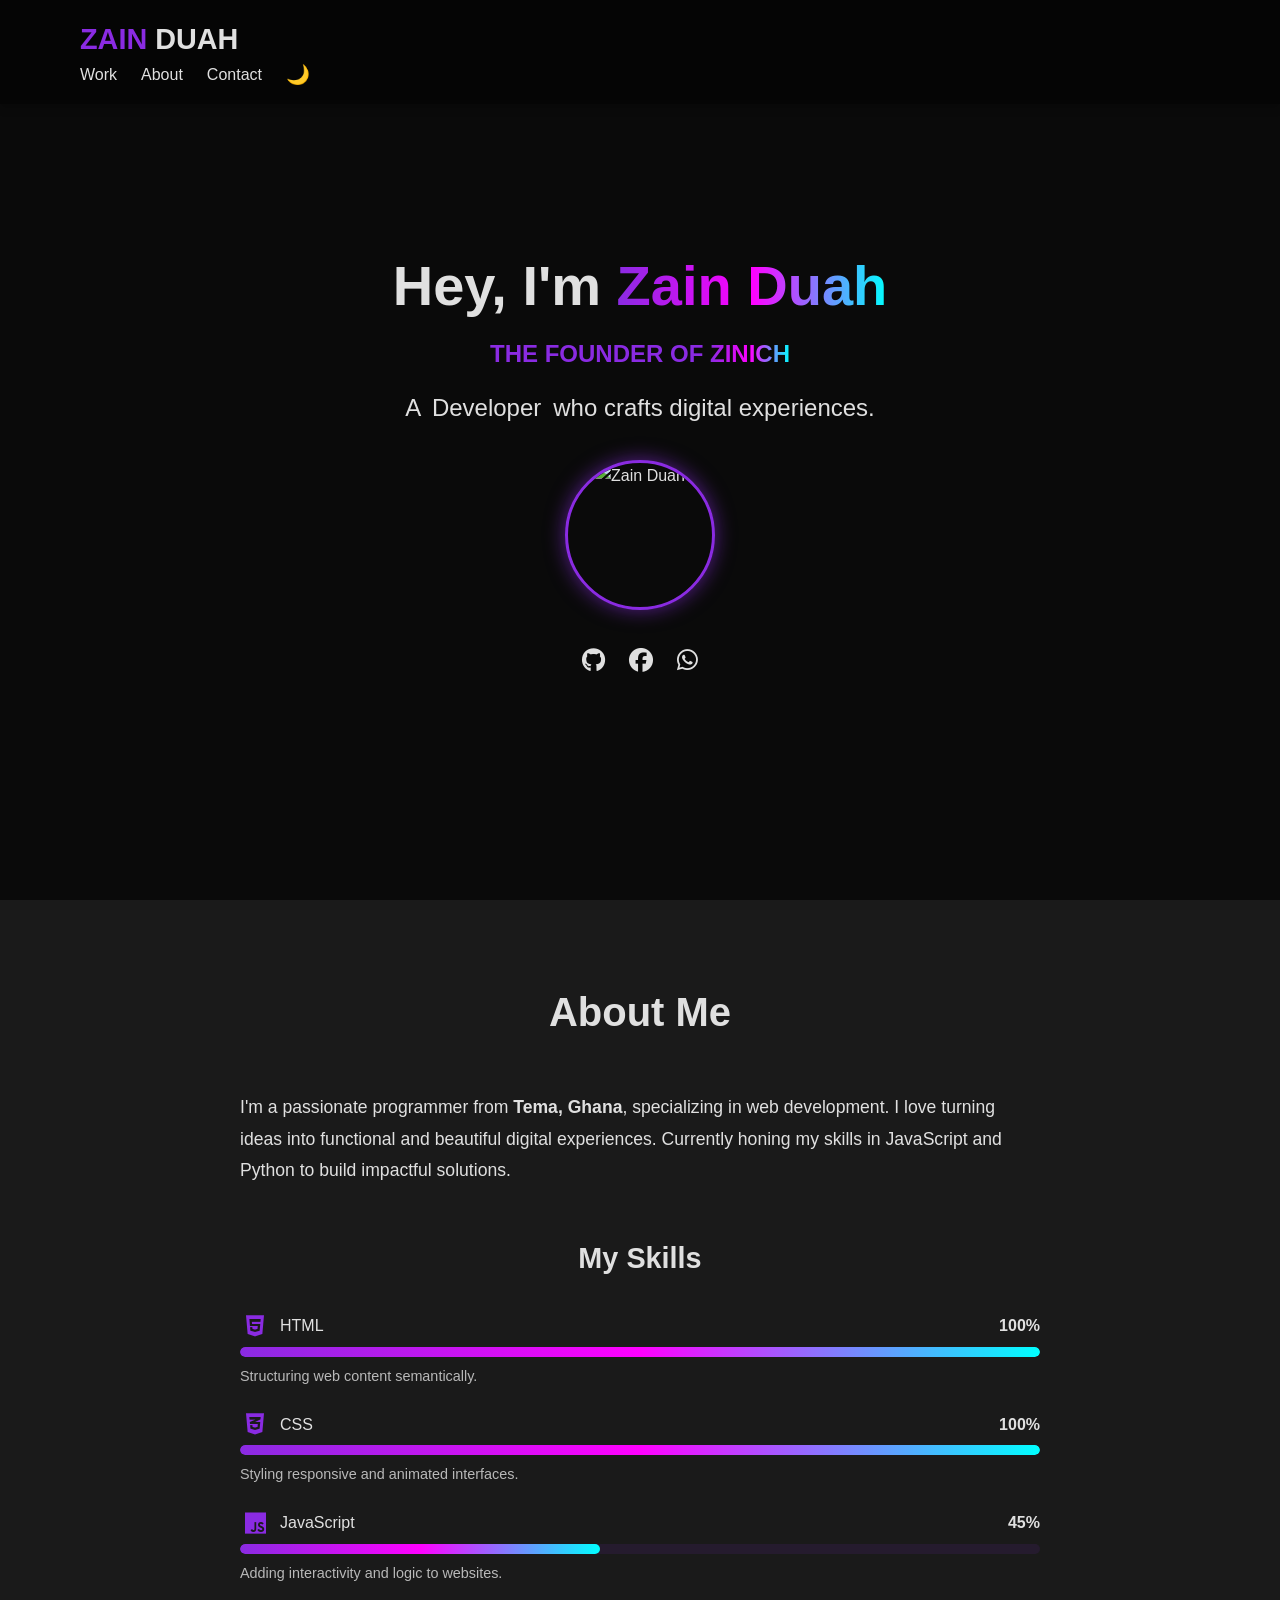
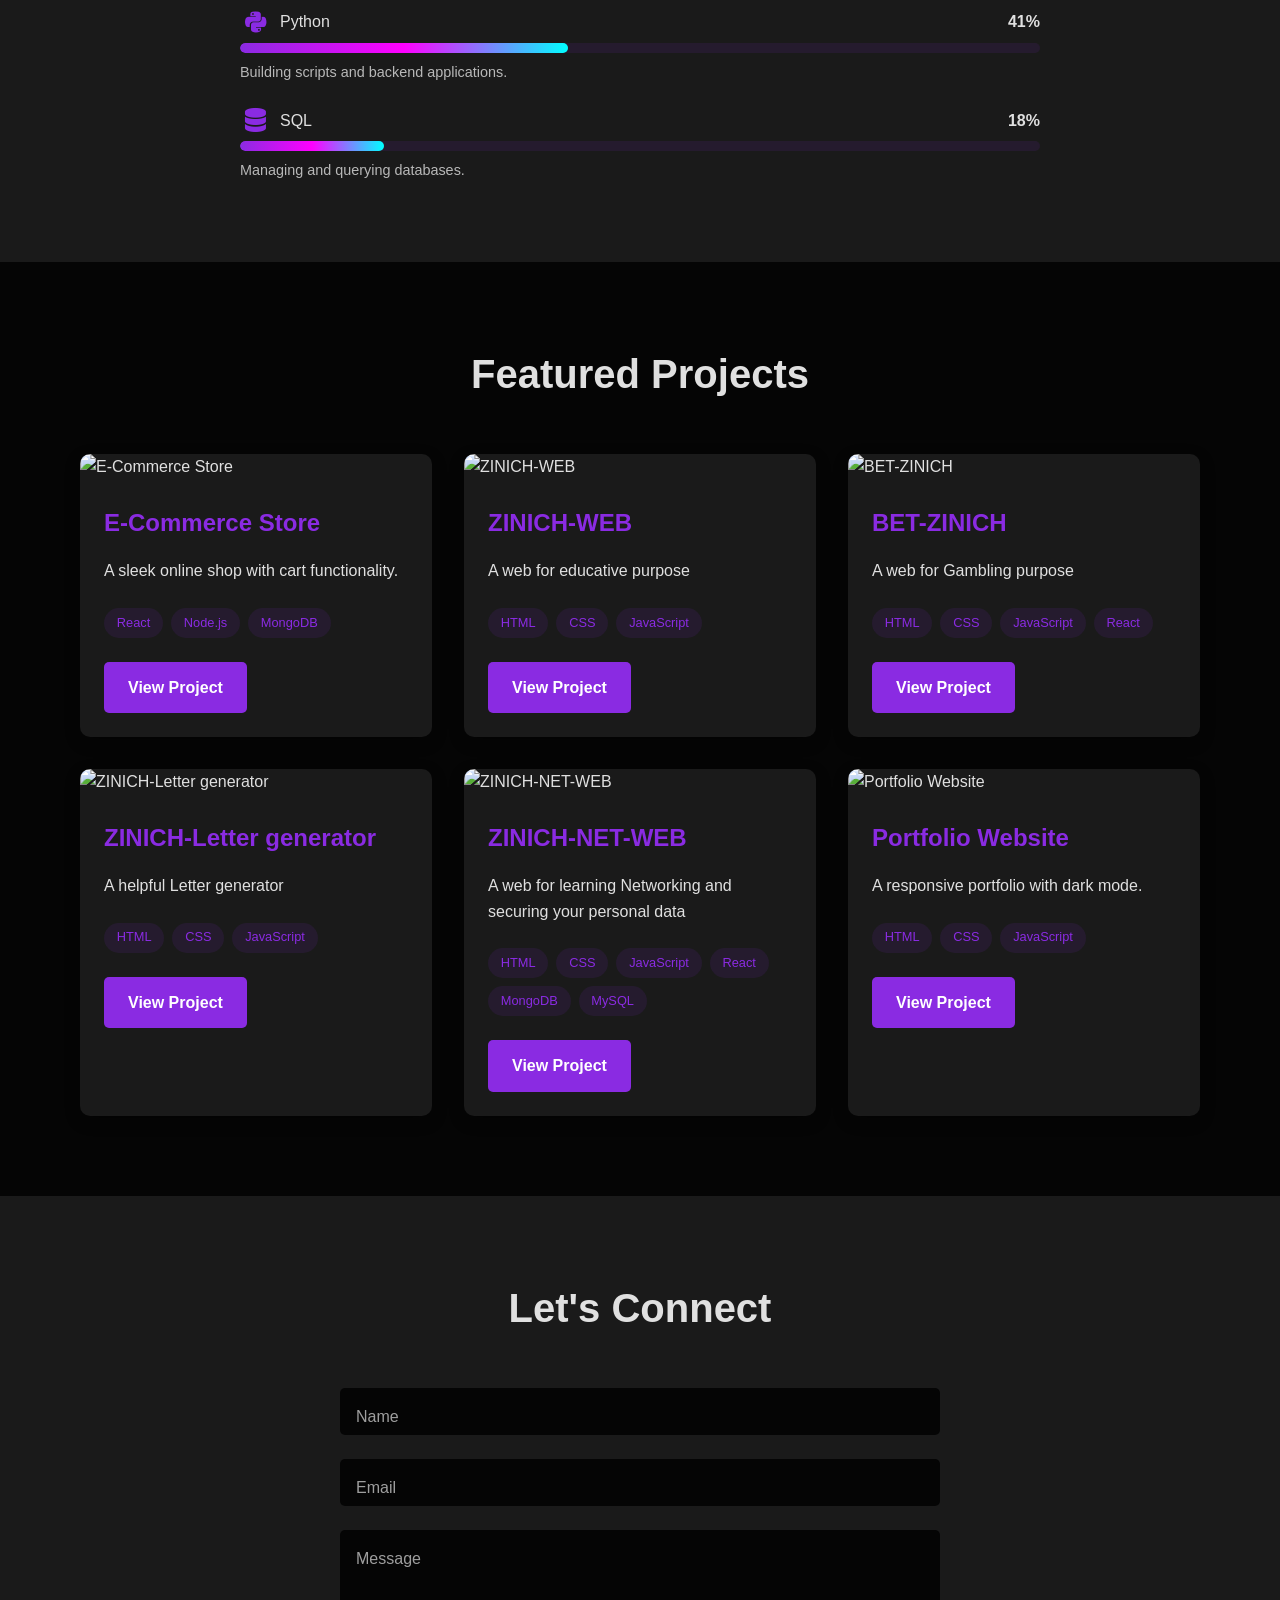
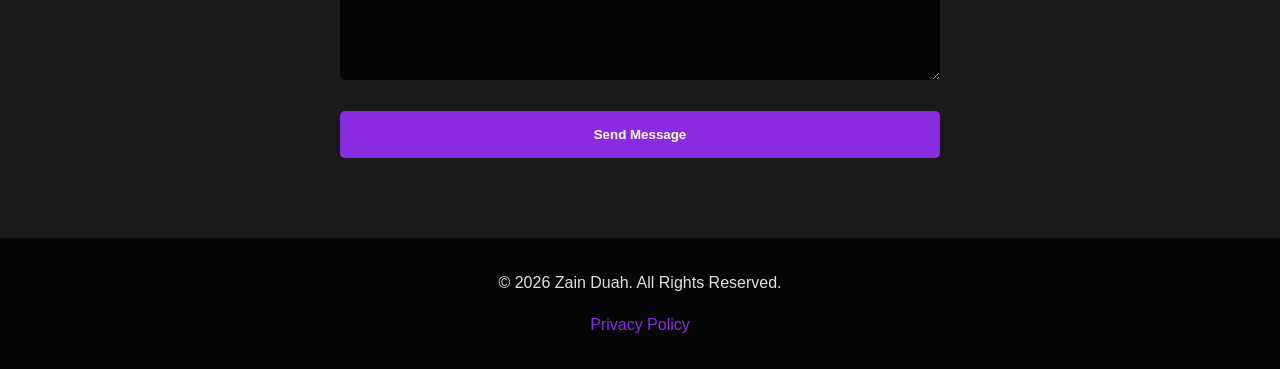
==== index.html @ b55d1eed "Rename Zain Duah portfolio.html to index.html" ====
<!DOCTYPE html>
<html lang="en" data-theme="light">
<head>
  <meta charset="UTF-8">
  <meta name="viewport" content="width=device-width, initial-scale=1.0">
  <title>Zain Duah | Creative Developer</title>
  <link rel="stylesheet" href="https://cdnjs.cloudflare.com/ajax/libs/font-awesome/6.4.0/css/all.min.css">
  <script src="https://cdn.jsdelivr.net/npm/canvas-confetti@1.4.0/dist/confetti.min.js"></script>
  <style>
    /* ===== VARIABLES ===== */
    :root {
      --dark-bg: #0a0a0a;
      --darker-bg: #050505;
      --dark-accent: #1a1a1a;
      --text-color: #e0e0e0;
      --accent-color: #8a2be2;
      --accent-glow: rgba(138, 43, 226, 0.6);
      --highlight-gradient: linear-gradient(90deg, #8a2be2, #ff00ff, #00ffff);
    }

    .light-mode {
      --dark-bg: #f0f0f0;
      --darker-bg: #e0e0e0;
      --dark-accent: #ffffff;
      --text-color: #333333;
      --accent-color: #6a0dad;
      --accent-glow: rgba(106, 13, 173, 0.4);
      --highlight-gradient: linear-gradient(90deg, #6a0dad, #9b30ff, #00bfff);
    }

    * {
      margin: 0;
      padding: 0;
      box-sizing: border-box;
      transition: background-color 0.3s, color 0.3s;
    }

    html {
      scroll-behavior: smooth;
    }

    body {
      font-family: 'Arial', sans-serif;
      background-color: var(--dark-bg);
      color: var(--text-color);
      line-height: 1.6;
      overflow-x: hidden;
    }

    /* ===== LAZY LOAD STYLES ===== */
    .lazy {
      opacity: 0;
      transition: opacity 0.3s ease;
    }

    .lazy.loaded {
      opacity: 1;
    }

    .lazy-text {
      opacity: 0;
      transform: translateY(20px);
      transition: opacity 0.5s ease, transform 0.5s ease;
    }

    .lazy-text.loaded {
      opacity: 1;
      transform: translateY(0);
    }

    /* ===== NAVIGATION ===== */
    nav {
      position: fixed;
      width: 100%;
      top: 0;
      left: 0;
      background-color: var(--darker-bg);
      padding: 1rem 0;
      z-index: 1000;
      box-shadow: 0 2px 10px rgba(0, 0, 0, 0.3);
    }

    .container {
      width: 90%;
      max-width: 1200px;
      margin: 0 auto;
      padding: 0 1rem;
    }

    .menu-toggle {
      display: none;
      cursor: pointer;
      font-size: 1.5rem;
    }

    .logo {
      font-size: 1.8rem;
      font-weight: 800;
      color: var(--accent-color);
      text-decoration: none;
    }

    .logo span {
      color: var(--text-color);
    }

    .nav-links {
      display: flex;
      gap: 1.5rem;
      align-items: center;
    }

    .nav-links a {
      color: var(--text-color);
      text-decoration: none;
      font-weight: 500;
      transition: color 0.3s;
    }

    .nav-links a:hover {
      color: var(--accent-color);
    }

    #theme-toggle {
      background: none;
      border: none;
      font-size: 1.2rem;
      cursor: pointer;
      color: var(--text-color);
      display: flex;
      align-items: center;
    }

    .theme-icon {
      transition: transform 0.3s ease;
    }

    /* ===== HERO SECTION ===== */
    .hero {
      min-height: 100vh;
      display: flex;
      align-items: center;
      padding: 8rem 0 4rem;
      position: relative;
    }

    .hero-content {
      text-align: center;
      max-width: 800px;
      margin: 0 auto;
    }

    .hero h1 {
      font-size: clamp(2.5rem, 5vw, 3.5rem);
      margin-bottom: 1rem;
      line-height: 1.2;
    }

    .hero h5 {
      font-size: clamp(1.2rem, 3vw, 1.5rem);
      margin-bottom: 1rem;
      color: var(--accent-color);
    }

    .highlight {
      background: var(--highlight-gradient);
      -webkit-background-clip: text;
      background-clip: text;
      color: transparent;
      font-weight: 800;
    }

    .subtitle {
      font-size: clamp(1rem, 3vw, 1.5rem);
      margin-bottom: 2rem;
    }

    #typewriter {
      display: inline-block;
      min-width: 120px;
    }

    .avatar-container {
      width: 150px;
      height: 150px;
      margin: 2rem auto;
      border-radius: 50%;
      overflow: hidden;
      border: 3px solid var(--accent-color);
      box-shadow: 0 0 20px var(--accent-glow);
    }

    .avatar {
      width: 100%;
      height: 100%;
      object-fit: cover;
    }

    .social-links {
      display: flex;
      justify-content: center;
      gap: 1.5rem;
      margin: 2rem 0;
    }

    .social-icon {
      color: var(--text-color);
      font-size: 1.5rem;
      transition: all 0.3s;
    }

    .social-icon:hover {
      color: var(--accent-color);
      transform: translateY(-5px);
    }

    /* ===== ABOUT SECTION ===== */
    .about {
      padding: 5rem 0;
      background-color: var(--dark-accent);
    }

    .about h2 {
      font-size: clamp(2rem, 5vw, 2.5rem);
      margin-bottom: 3rem;
      text-align: center;
    }

    .about-content {
      max-width: 800px;
      margin: 0 auto;
    }

    .about-text p {
      font-size: 1.1rem;
      line-height: 1.8;
      margin-bottom: 2rem;
    }

    .skills {
      margin-top: 3rem;
    }

    .skills h3 {
      font-size: 1.8rem;
      margin-bottom: 2rem;
      text-align: center;
    }

    .skill-bars {
      display: flex;
      flex-direction: column;
      gap: 1.5rem;
    }

    .skill {
      width: 100%;
    }

    .skill-info {
      display: flex;
      align-items: center;
      gap: 10px;
      margin-bottom: 0.5rem;
    }

    .skill-info i {
      font-size: 1.5rem;
      color: var(--accent-color);
      width: 30px;
      text-align: center;
    }

    .skill-info span:last-child {
      margin-left: auto;
      font-weight: bold;
    }

    .progress-bar {
      width: 100%;
      height: 10px;
      background: rgba(138, 43, 226, 0.1);
      border-radius: 5px;
      overflow: hidden;
    }

    .progress {
      height: 100%;
      border-radius: 5px;
      background: var(--highlight-gradient);
    }

    .progress.html { width: 100%; }
    .progress.css { width: 100%; }
    .progress.js { width: 45%; }
    .progress.python { width: 41%; }
    .progress.sql { width: 18%; }

    .skill-desc {
      font-size: 0.9rem;
      margin-top: 0.5rem;
      opacity: 0.8;
    }

    /* ===== PROJECTS SECTION ===== */
    .projects {
      padding: 5rem 0;
      background-color: var(--darker-bg);
    }

    .projects h2 {
      font-size: clamp(2rem, 5vw, 2.5rem);
      margin-bottom: 3rem;
      text-align: center;
    }

    .project-grid {
      display: grid;
      grid-template-columns: repeat(auto-fit, minmax(300px, 1fr));
      gap: 2rem;
    }

    .project-card {
      background: var(--dark-accent);
      border-radius: 10px;
      overflow: hidden;
      box-shadow: 0 5px 15px rgba(0, 0, 0, 0.3);
      transition: transform 0.3s;
    }

    .project-card:hover {
      transform: translateY(-10px);
    }

    .project-card img {
      width: 100%;
      height: 200px;
      object-fit: cover;
    }

    .project-info {
      padding: 1.5rem;
    }

    .project-info h3 {
      font-size: 1.5rem;
      margin-bottom: 1rem;
      color: var(--accent-color);
    }

    .project-info p {
      margin-bottom: 1.5rem;
    }

    .tags {
      display: flex;
      flex-wrap: wrap;
      gap: 0.5rem;
      margin-bottom: 1.5rem;
    }

    .tags span {
      background: rgba(138, 43, 226, 0.1);
      color: var(--accent-color);
      padding: 0.3rem 0.8rem;
      border-radius: 50px;
      font-size: 0.8rem;
    }

    .cta-button {
      display: inline-block;
      padding: 0.8rem 1.5rem;
      background: var(--accent-color);
      color: white;
      text-decoration: none;
      border-radius: 5px;
      font-weight: 600;
      transition: all 0.3s;
    }

    .cta-button:hover {
      background: var(--darker-bg);
      box-shadow: 0 0 10px var(--accent-glow);
    }

    /* ===== CONTACT SECTION ===== */
    .contact {
      padding: 5rem 0;
      background-color: var(--dark-accent);
    }

    .contact h2 {
      font-size: clamp(2rem, 5vw, 2.5rem);
      margin-bottom: 3rem;
      text-align: center;
    }

    #contact-form {
      max-width: 600px;
      margin: 0 auto;
      display: flex;
      flex-direction: column;
      gap: 1.5rem;
    }

    .form-group {
      position: relative;
    }

    .form-group input,
    .form-group textarea {
      width: 100%;
      padding: 1rem;
      background: var(--darker-bg);
      border: none;
      border-radius: 5px;
      color: var(--text-color);
      font-family: inherit;
    }

    .form-group textarea {
      min-height: 150px;
      resize: vertical;
    }

    .form-group label {
      position: absolute;
      top: 1rem;
      left: 1rem;
      color: var(--text-color);
      opacity: 0.7;
      transition: all 0.3s;
      pointer-events: none;
    }

    .form-group input:focus + label,
    .form-group textarea:focus + label,
    .form-group input:not(:placeholder-shown) + label,
    .form-group textarea:not(:placeholder-shown) + label {
      top: -0.8rem;
      left: 0.8rem;
      font-size: 0.8rem;
      opacity: 1;
      background: var(--dark-accent);
      padding: 0 0.5rem;
    }

    #contact-form button {
      padding: 1rem;
      background: var(--accent-color);
      color: white;
      border: none;
      border-radius: 5px;
      font-weight: 600;
      cursor: pointer;
      transition: all 0.3s;
      display: flex;
      align-items: center;
      justify-content: center;
      gap: 10px;
    }

    #contact-form button:hover {
      background: var(--darker-bg);
      box-shadow: 0 0 15px var(--accent-glow);
    }

    .spinner {
      width: 20px;
      height: 20px;
      border: 3px solid rgba(255, 255, 255, 0.3);
      border-radius: 50%;
      border-top-color: white;
      animation: spin 1s ease-in-out infinite;
      display: none;
    }

    .spinner.active {
      display: block;
    }

    @keyframes spin {
      to { transform: rotate(360deg); }
    }

    /* ===== FOOTER ===== */
    footer {
      background-color: var(--darker-bg);
      padding: 2rem 0;
      text-align: center;
    }

    .footer-content {
      display: flex;
      flex-direction: column;
      gap: 1rem;
    }

    .privacy-link {
      color: var(--accent-color);
      text-decoration: none;
    }

    .privacy-link:hover {
      text-decoration: underline;
    }

    /* ===== RESPONSIVE DESIGN ===== */
    @media (max-width: 768px) {
      .menu-toggle {
        display: block;
      }

      .nav-links {
        position: fixed;
        top: 70px;
        left: -100%;
        width: 100%;
        height: calc(100vh - 70px);
        background: var(--darker-bg);
        flex-direction: column;
        align-items: center;
        justify-content: center;
        gap: 2rem;
        transition: left 0.3s ease;
      }

      .nav-links.active {
        left: 0;
      }

      .hero {
        padding-top: 6rem;
      }
    }

    /* ===== ANIMATIONS ===== */
    @keyframes fadeIn {
      from { opacity: 0; }
      to { opacity: 1; }
    }

    @keyframes slideIn {
      from {
        opacity: 0;
        transform: translateX(-50px);
      }
      to {
        opacity: 1;
        transform: translateX(0);
      }
    }

    @keyframes fadeInUp {
      from {
        opacity: 0;
        transform: translateY(30px);
      }
      to {
        opacity: 1;
        transform: translateY(0);
      }
    }
  </style>
</head>
<body>
  <!-- Navigation Bar -->
  <nav>
    <div class="container">
      <div class="menu-toggle">☰</div>
      <a href="#" class="logo">ZAIN <span>DUAH</span></a>
      <div class="nav-links">
        <a href="#projects">Work</a>
        <a href="#about">About</a>
        <a href="#contact">Contact</a>
        <button id="theme-toggle" aria-label="Toggle theme">
          <span class="theme-icon">🌙</span>
        </button>
      </div>
    </div>
  </nav>

  <!-- Hero Section -->
  <section class="hero">
    <div class="container">
      <div class="hero-content">
        <h1 class="lazy-text">Hey, I'm <span class="highlight">Zain Duah</span></h1>
        <h5 class="lazy-text">THE FOUNDER OF <span class="highlight">ZINICH</span></h5>
        <p class="subtitle lazy-text">A <span id="typewriter">Developer</span> who crafts digital experiences.</p>
        
        <div class="avatar-container">
          <img src="https://i.ibb.co/chN9YfPH/Screenshot-2025-07-02-at-10-40-50-PM-2.png" alt="Zain Duah" class="avatar lazy" loading="lazy">
        </div>
        <div class="social-links">
          <a href="https://github.com/Zain-duah" target="_blank" class="social-icon lazy-text">
            <i class="fab fa-github"></i>
          </a>
          <a href="https://www.facebook.com/share/1PbQ6iD3Gr/" target="_blank" class="social-icon lazy-text">
            <i class="fab fa-facebook"></i>
          </a>
          <a href="https://wa.me/233257121701" target="_blank" class="social-icon lazy-text">
            <i class="fab fa-whatsapp"></i>
          </a>
        </div>
      </div>
    </div>
  </section>

  <!-- About Section -->
  <section id="about" class="about">
    <div class="container">
      <h2 class="lazy-text">About <span>Me</span></h2>
      
      <div class="about-content">
        <div class="about-text">
          <p class="lazy-text">
            I'm a passionate programmer from <strong>Tema, Ghana</strong>, specializing in web development.
            I love turning ideas into functional and beautiful digital experiences.
            Currently honing my skills in JavaScript and Python to build impactful solutions.
          </p>
        </div>
        
        <div class="skills">
          <h3 class="lazy-text">My <span>Skills</span></h3>
          <div class="skill-bars">
            <!-- HTML -->
            <div class="skill lazy-text">
              <div class="skill-info">
                <i class="fab fa-html5"></i>
                <span>HTML</span>
                <span>100%</span>
              </div>
              <div class="progress-bar">
                <div class="progress html"></div>
              </div>
              <p class="skill-desc">Structuring web content semantically.</p>
            </div>
            
            <!-- CSS -->
            <div class="skill lazy-text">
              <div class="skill-info">
                <i class="fab fa-css3-alt"></i>
                <span>CSS</span>
                <span>100%</span>
              </div>
              <div class="progress-bar">
                <div class="progress css"></div>
              </div>
              <p class="skill-desc">Styling responsive and animated interfaces.</p>
            </div>
            
            <!-- JavaScript -->
            <div class="skill lazy-text">
              <div class="skill-info">
                <i class="fab fa-js"></i>
                <span>JavaScript</span>
                <span>45%</span>
              </div>
              <div class="progress-bar">
                <div class="progress js"></div>
              </div>
              <p class="skill-desc">Adding interactivity and logic to websites.</p>
            </div>
            
            <!-- Python -->
            <div class="skill lazy-text">
              <div class="skill-info">
                <i class="fab fa-python"></i>
                <span>Python</span>
                <span>41%</span>
              </div>
              <div class="progress-bar">
                <div class="progress python"></div>
              </div>
              <p class="skill-desc">Building scripts and backend applications.</p>
            </div>
            
            <!-- SQL -->
            <div class="skill lazy-text">
              <div class="skill-info">
                <i class="fas fa-database"></i>
                <span>SQL</span>
                <span>18%</span>
              </div>
              <div class="progress-bar">
                <div class="progress sql"></div>
              </div>
              <p class="skill-desc">Managing and querying databases.</p>
            </div>
          </div>
        </div>
      </div>
    </div>
  </section>

  <!-- Projects Section -->
  <section id="projects" class="projects">
    <div class="container">
      <h2 class="lazy-text">Featured <span>Projects</span></h2>
      <div class="project-grid">
        <!-- Dynamically loaded via JS -->
      </div>
    </div>
  </section>

  <!-- Contact Section -->
  <section id="contact" class="contact">
    <div class="container">
      <h2 class="lazy-text">Let's <span>Connect</span></h2>
      <form id="contact-form">
        <div class="form-group lazy-text">
          <input type="text" id="name" required placeholder=" ">
          <label for="name">Name</label>
        </div>
        <div class="form-group lazy-text">
          <input type="email" id="email" required placeholder=" ">
          <label for="email">Email</label>
        </div>
        <div class="form-group lazy-text">
          <textarea id="message" required placeholder=" "></textarea>
          <label for="message">Message</label>
        </div>
        <button type="submit" class="cta-button lazy-text">
          <span class="btn-text">Send Message</span>
          <div class="spinner"></div>
        </button>
      </form>
    </div>
  </section>

  <!-- Footer -->
  <footer>
    <div class="container">
      <div class="footer-content">
        <p class="lazy-text">&copy; <span id="year"></span> Zain Duah. All Rights Reserved.</p>
        <a href="/privacy-policy.html" class="privacy-link lazy-text">Privacy Policy</a>
      </div>
    </div>
  </footer>

  <script>
    // Initialize theme based on system preference
    document.addEventListener('DOMContentLoaded', () => {
      const prefersDarkScheme = window.matchMedia('(prefers-color-scheme: dark)');
      const currentTheme = localStorage.getItem('theme') || 
                          (prefersDarkScheme.matches ? 'dark' : 'light');
      document.documentElement.setAttribute('data-theme', currentTheme);
      
      // Set initial theme icon
      const themeIcon = document.querySelector('.theme-icon');
      if (themeIcon) {
        themeIcon.textContent = currentTheme === 'light' ? '🌙' : '☀️';
      }
    });

    // Initial alerts
    setTimeout(() => {
    }, 1000);

    // ===== LAZY LOADING =====
    const lazyLoad = () => {
      const lazyElements = document.querySelectorAll('.lazy, .lazy-text');
      
      const observer = new IntersectionObserver((entries, observer) => {
        entries.forEach(entry => {
          if (entry.isIntersecting) {
            const element = entry.target;
            element.classList.add('loaded');
            
            // For images, load the actual source
            if (element.tagName === 'IMG' && element.dataset.src) {
              element.src = element.dataset.src;
            }
            
            observer.unobserve(element);
          }
        });
      }, {
        rootMargin: '100px',
        threshold: 0.1
      });

      lazyElements.forEach(element => {
        observer.observe(element);
      });
    };

    // ===== THEME TOGGLE =====
    const themeToggle = document.getElementById('theme-toggle');
    if (themeToggle) {
      themeToggle.addEventListener('click', () => {
        const currentTheme = document.documentElement.getAttribute('data-theme');
        const newTheme = currentTheme === 'light' ? 'dark' : 'light';
        
        document.documentElement.setAttribute('data-theme', newTheme);
        localStorage.setItem('theme', newTheme);
        
        // Update button icon
        const themeIcon = themeToggle.querySelector('.theme-icon');
        if (themeIcon) {
          themeIcon.textContent = newTheme === 'light' ? '🌙' : '☀️';
          themeIcon.style.transform = newTheme === 'light' ? 'rotate(0deg)' : 'rotate(180deg)';
        }
        
        // Force redraw for gradient text
        const highlights = document.querySelectorAll('.highlight');
        highlights.forEach(highlight => {
          highlight.style.background = getComputedStyle(highlight).backgroundImage;
        });
      });
    }

    // ===== TYPEWRITER EFFECT =====
    const typewriter = document.getElementById('typewriter');
    if (typewriter) {
      const words = ['Developer', 'Designer', 'Creator'];
      let i = 0;

      const typewriterInterval = setInterval(() => {
        typewriter.textContent = words[i];
        i = (i + 1) % words.length;
      }, 2000);
    }

    // ===== MOBILE MENU TOGGLE =====
    const menuToggle = document.querySelector('.menu-toggle');
    const navLinks = document.querySelector('.nav-links');

    if (menuToggle && navLinks) {
      menuToggle.addEventListener('click', () => {
        navLinks.classList.toggle('active');
        menuToggle.textContent = navLinks.classList.contains('active') ? '✕' : '☰';
      });
      
      // Close when clicking links
      document.querySelectorAll('.nav-links a').forEach(link => {
        link.addEventListener('click', () => {
          if (navLinks.classList.contains('active')) {
            navLinks.classList.remove('active');
            menuToggle.textContent = '☰';
          }
        });
      });
    }

    // ===== PROJECTS DATA =====
    const projects = [
      {
        title: "E-Commerce Store",
        description: "A sleek online shop with cart functionality.",
        tags: ["React", "Node.js", "MongoDB"],
        image: "https://i.ibb.co/0pDvzmps/Screenshot-2025-07-06-at-1-27-51-AM.png",
        link: "SHOP-ZINICH.html"
      },
      {
        title: "ZINICH-WEB",
        description: "A web for educative purpose",
        tags: ["HTML", "CSS", "JavaScript"],
        image: "https://i.ibb.co/j9KGQBL8/Z.png",
        link: "D.html"
      },
      {
        title: "BET-ZINICH",
        description: "A web for Gambling purpose",
        tags: ["HTML", "CSS", "JavaScript", "React"],
        image: "https://i.ibb.co/s86dkS9/Screenshot-2025-07-06-at-12-13-55-AM.png",
        link: "BET-ZINICH.html"
      },
      {
        title: "ZINICH-Letter generator",
        description: "A helpful Letter generator",
        tags: ["HTML", "CSS", "JavaScript"],
        image: "https://i.ibb.co/fVgBDY3Q/Screenshot-2025-07-06-at-12-15-16-AM.png",
        link: "ZINICH-Letter-Generator.html"
      },
      {
        title: "ZINICH-NET-WEB",
        description: "A web for learning Networking and securing your personal data",
        tags: ["HTML", "CSS", "JavaScript", "React", "MongoDB", "MySQL"],
        image: "https://i.ibb.co/Pzf079Fr/Screenshot-2025-07-06-at-12-42-17-AM.png",
        link: "ZINICH-NET-WEB.html"
      },
      {
        title: "Portfolio Website",
        description: "A responsive portfolio with dark mode.",
        tags: ["HTML", "CSS", "JavaScript"],
        image: "https://i.ibb.co/s9DMkJJL/H.png",
        link: "Darkweb.html"
      }
    ];

    // ===== RENDER PROJECTS =====
    const projectGrid = document.querySelector('.project-grid');
    if (projectGrid) {
      projects.forEach((project, index) => {
        try {
          const projectCard = document.createElement('div');
          projectCard.className = 'project-card lazy';
          projectCard.style.animation = `fadeInUp 0.5s ease ${index * 0.1}s forwards`;
          projectCard.style.opacity = '0';
          
          // Validate project data
          if (!project.title || !project.description) {
            console.warn('Invalid project data at index', index);
            return;
          }
          
          projectCard.innerHTML = `
            <img src="placeholder.jpg" data-src="${project.image || 'default-image.jpg'}" alt="${project.title}" loading="lazy" class="lazy">
            <div class="project-info">
              <h3 class="lazy-text">${project.title}</h3>
              <p class="lazy-text">${project.description}</p>
              <div class="tags">
                ${(project.tags || []).map(tag => `<span class="lazy-text">${tag}</span>`).join('')}
              </div>
              <a href="${project.link || '#'}" class="cta-button lazy-text">View Project</a>
            </div>
          `;
          
          projectGrid.appendChild(projectCard);
        } catch (error) {
          console.error('Error rendering project:', error);
        }
      });
    }

    // ===== FORM SUBMISSION =====
    const contactForm = document.getElementById('contact-form');
    if (contactForm) {
      const submitBtn = contactForm.querySelector('button');
      const btnText = submitBtn?.querySelector('.btn-text');
      const spinner = submitBtn?.querySelector('.spinner');

      contactForm.addEventListener('submit', async (e) => {
        e.preventDefault();
        
        if (!submitBtn || !btnText || !spinner) return;
        
        try {
          btnText.textContent = 'Sending...';
          spinner.classList.add('active');
          
          // Simulate API call
          await new Promise(resolve => setTimeout(resolve, 2000));
          
          spinner.classList.remove('active');
          btnText.textContent = 'Message Sent!';
          triggerConfetti();
          
          setTimeout(() => {
            if (contactForm) contactForm.reset();
            if (btnText) btnText.textContent = 'Send Message';
          }, 1500);
        } catch (error) {
          console.error('Form submission error:', error);
          if (spinner) spinner.classList.remove('active');
          if (btnText) btnText.textContent = 'Error - Try Again';
        }
      });
    }

    // ===== CONFETTI ANIMATION =====
    function triggerConfetti() {
      confetti({
        particleCount: 150,
        spread: 70,
        origin: { y: 0.6 },
        colors: ['#6C63FF', '#FF6584', '#FFFFFF']
      });
    }

    // ===== SMOOTH SCROLL =====
    document.querySelectorAll('a[href^="#"]').forEach(anchor => {
      anchor.addEventListener('click', (e) => {
        e.preventDefault();
        const target = document.querySelector(anchor.getAttribute('href'));
        if (target) {
          target.scrollIntoView({
            behavior: 'smooth',
            block: 'start'
          });
        }
      });
    });

    // Auto-update copyright year
    document.getElementById('year').textContent = new Date().getFullYear();

    // Initialize lazy loading
    lazyLoad();

    // Additional intersection observer for animations
    const animationObserver = new IntersectionObserver((entries) => {
      entries.forEach(entry => {
        if (entry.isIntersecting) {
          entry.target.style.animationPlayState = 'running';
        }
      });
    }, { threshold: 0.1 });

    document.querySelectorAll('.project-card, .skill').forEach(el => {
      animationObserver.observe(el);
    });
  </script>
</body>
</html>
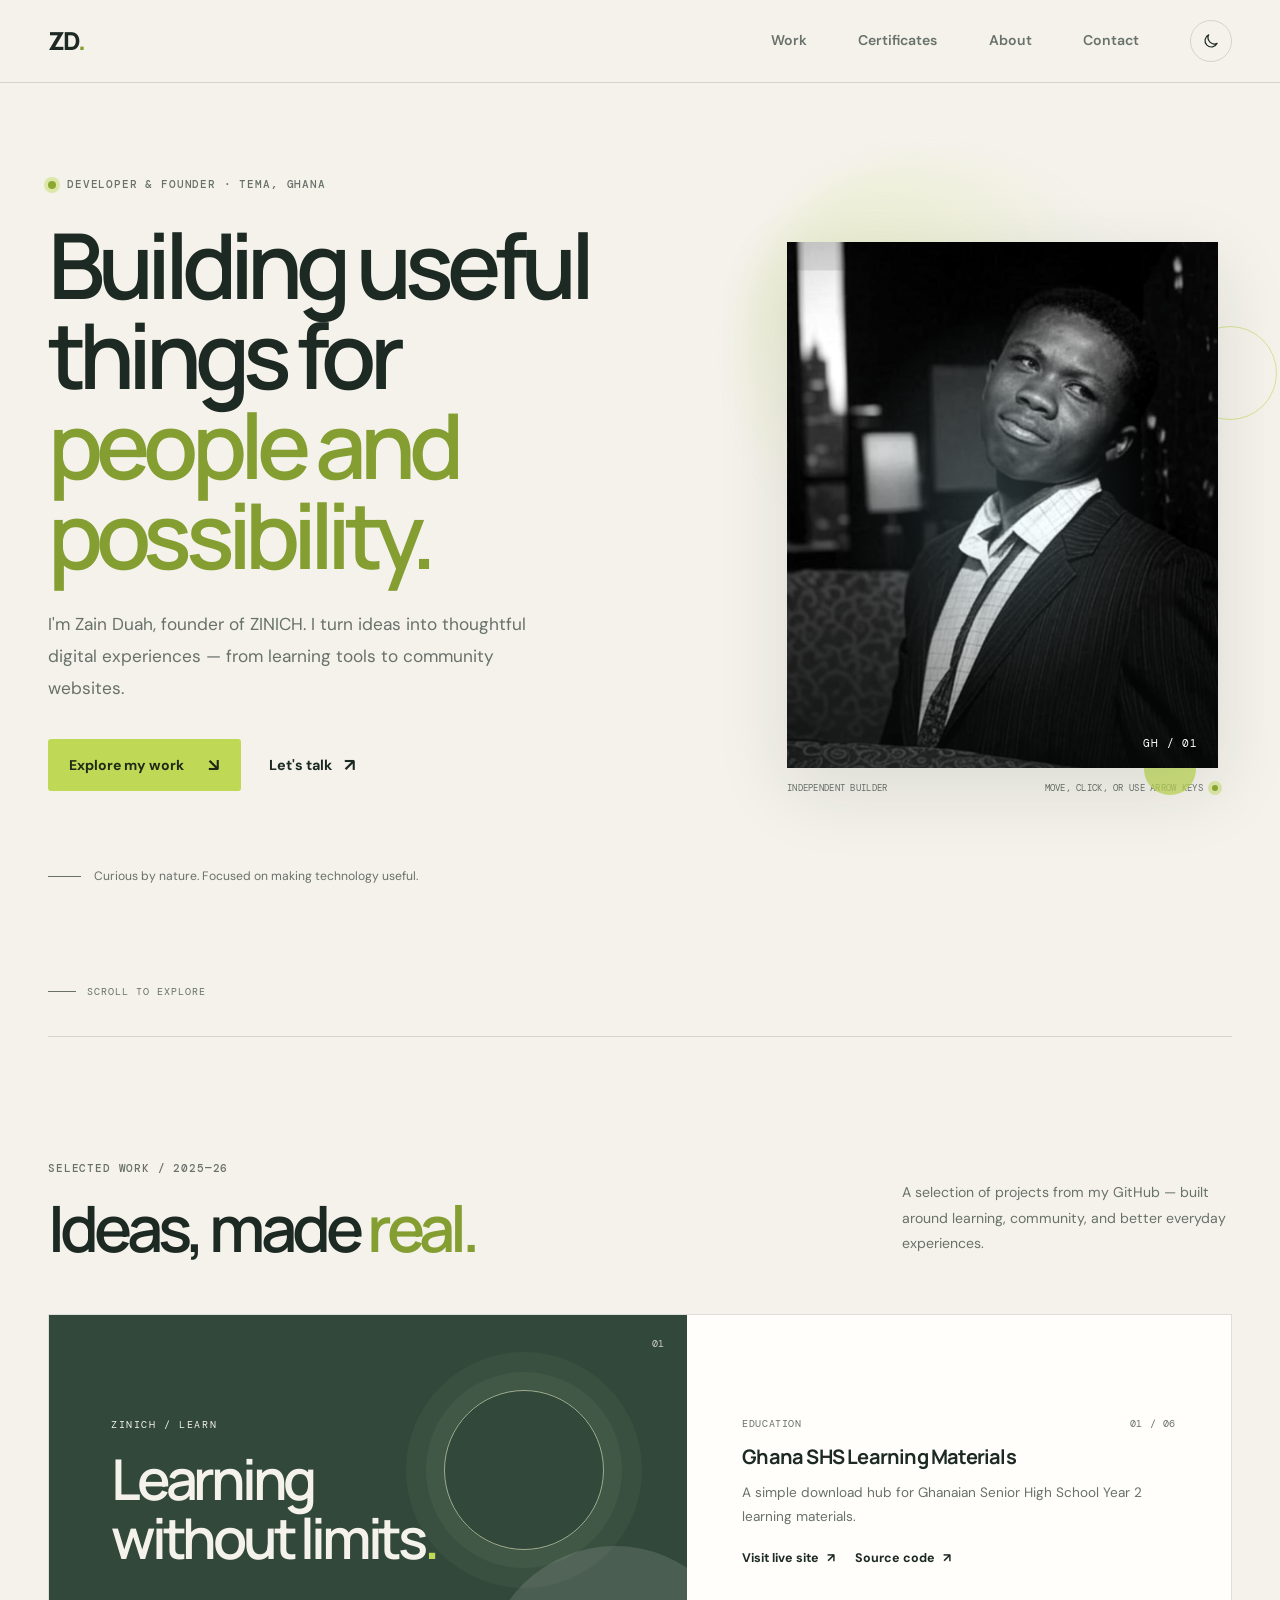
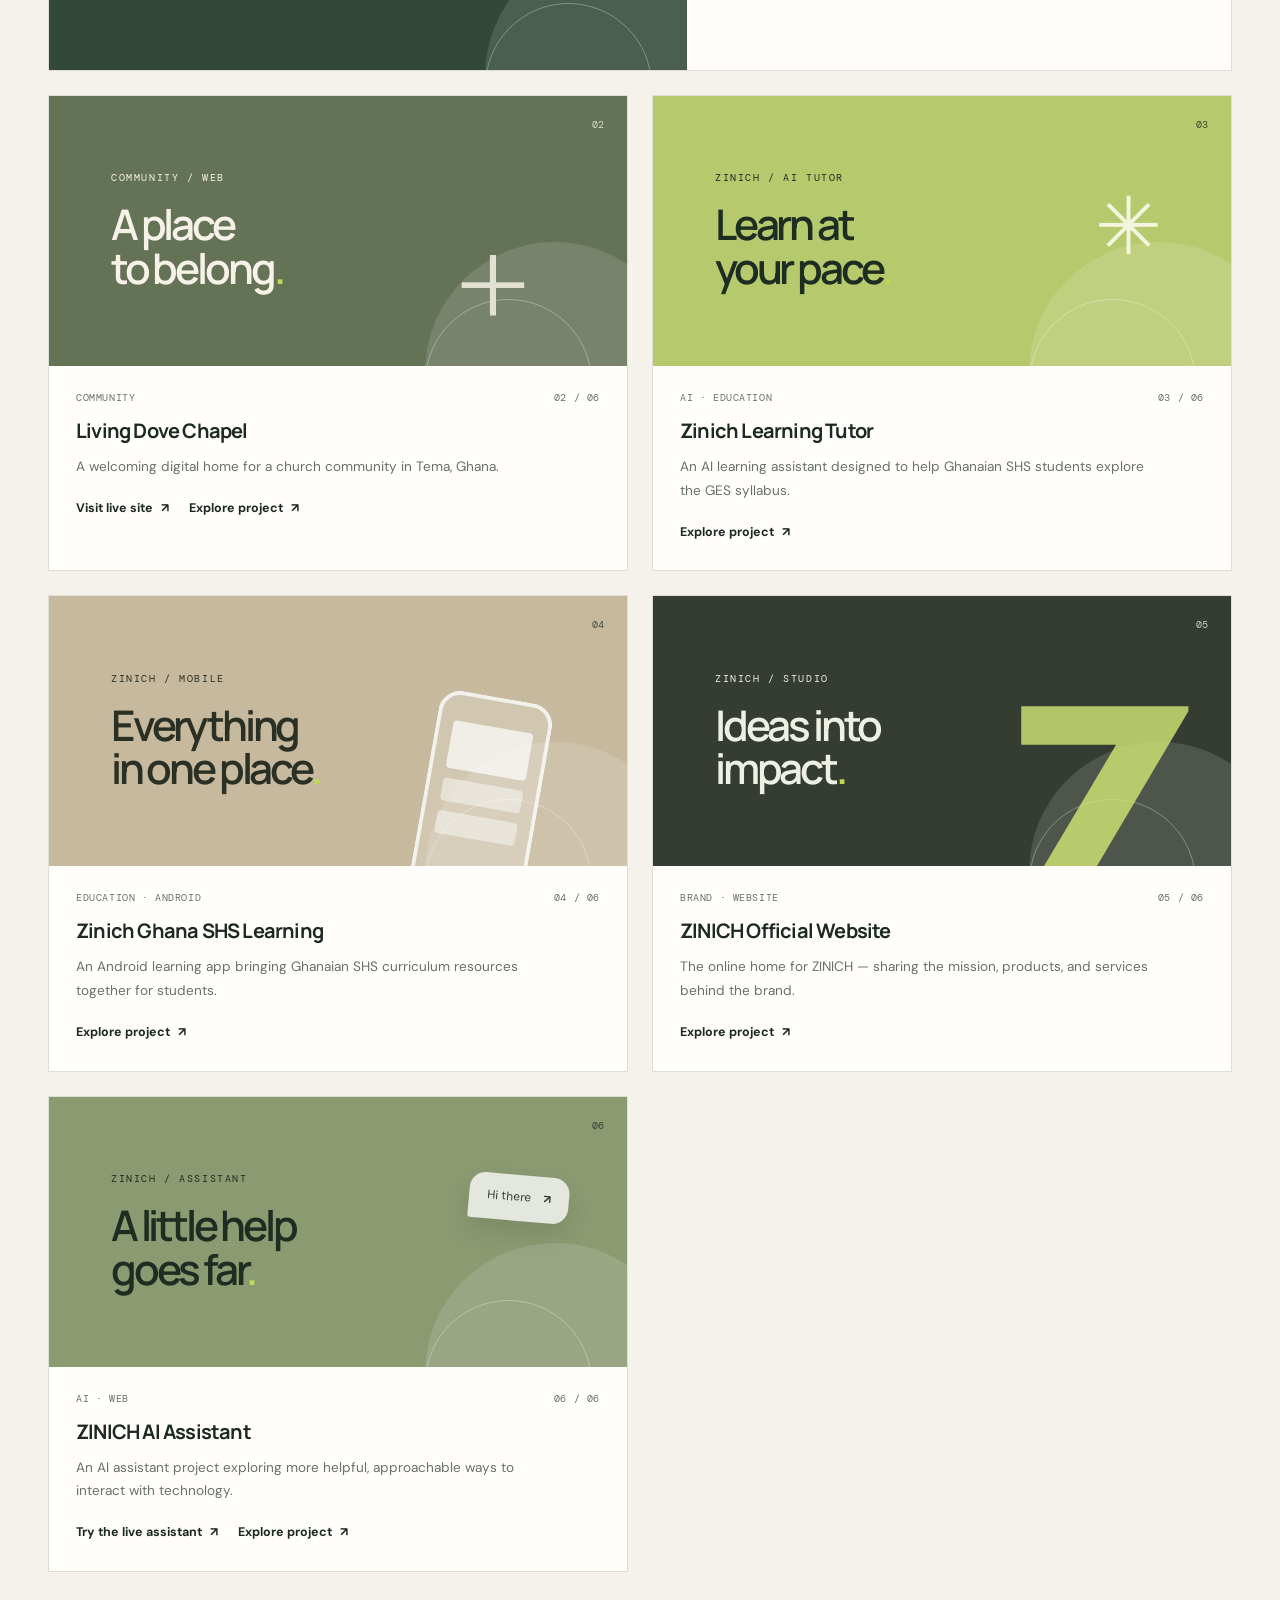
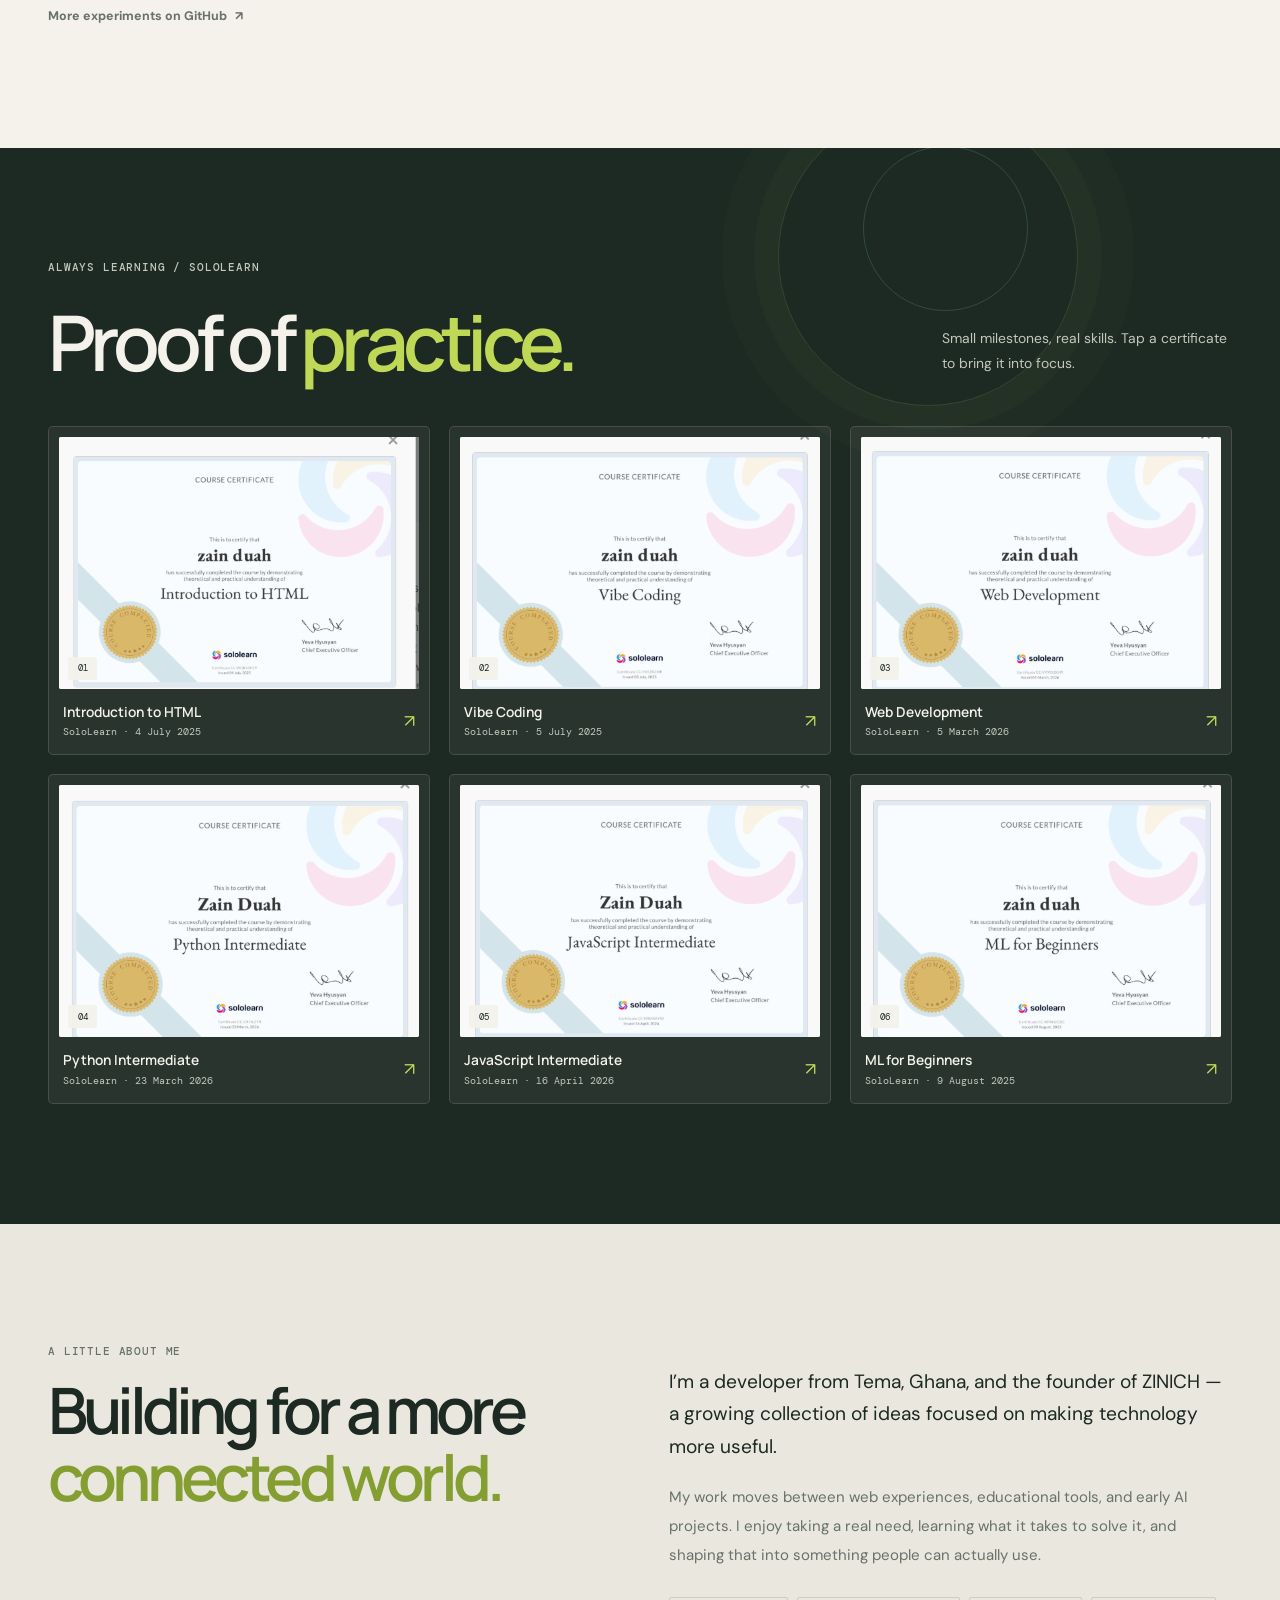
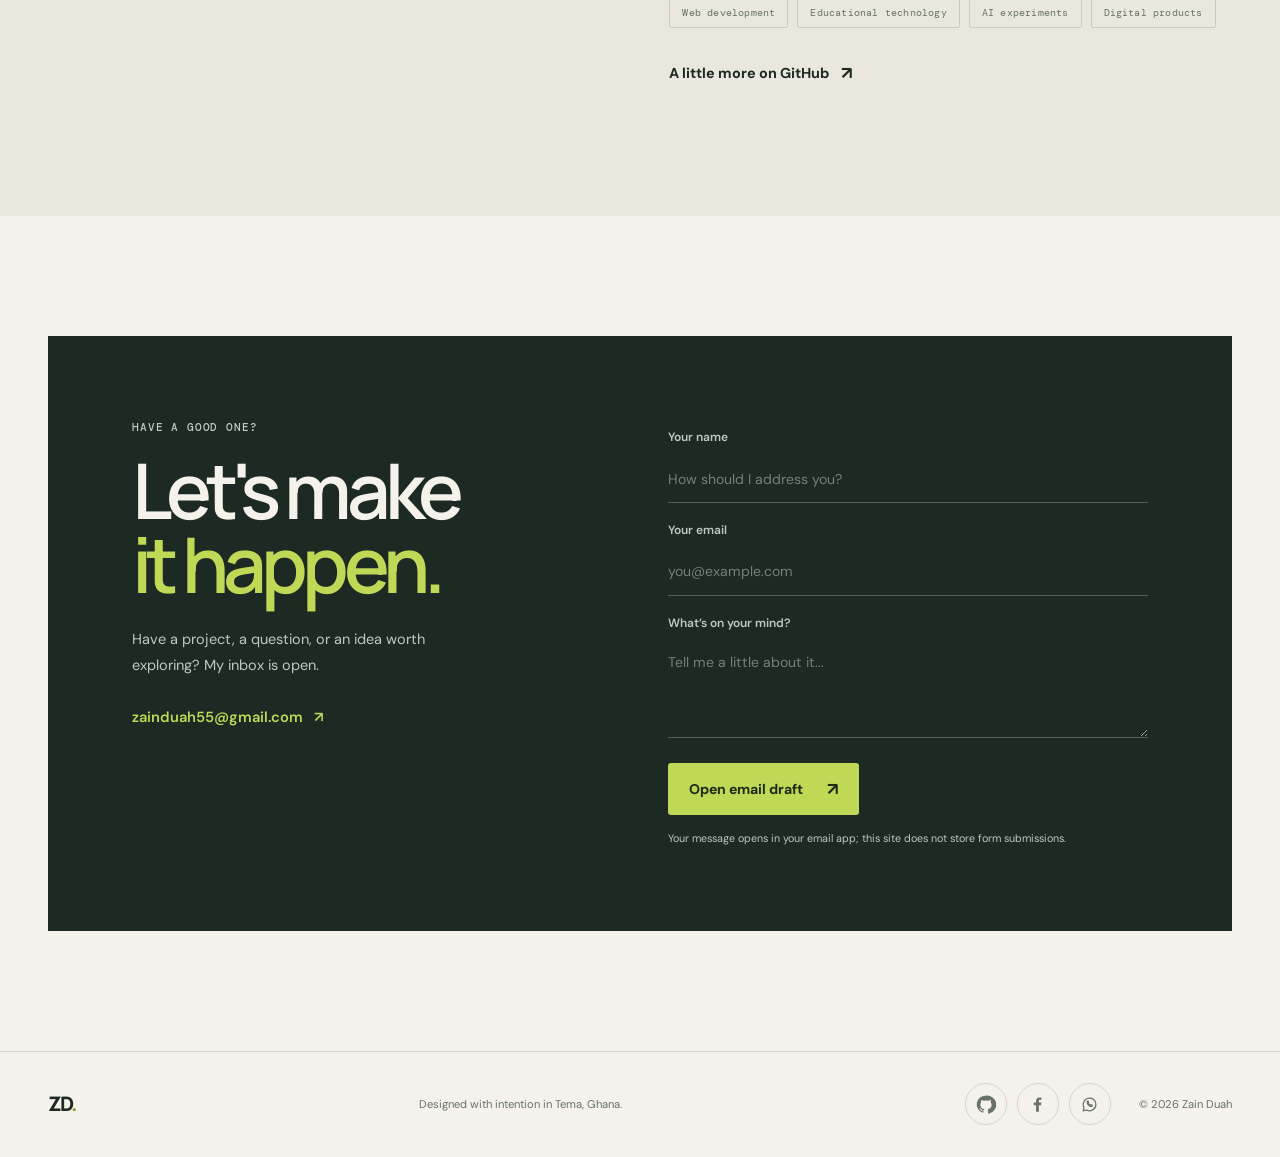
==== commit 7723ae30: "Modernize portfolio with certificates and interactive design Co-authored-by: Copilot <223556219+Copi" ====
--- a/index.html
+++ b/index.html
@@ -1,1006 +1,340 @@
-<!DOCTYPE html>
+<!doctype html>
 <html lang="en" data-theme="light">
-<head>
-  <meta charset="UTF-8">
-  <meta name="viewport" content="width=device-width, initial-scale=1.0">
-  <title>Zain Duah | Creative Developer</title>
-  <link rel="stylesheet" href="https://cdnjs.cloudflare.com/ajax/libs/font-awesome/6.4.0/css/all.min.css">
-  <script src="https://cdn.jsdelivr.net/npm/canvas-confetti@1.4.0/dist/confetti.min.js"></script>
-  <style>
-    /* ===== VARIABLES ===== */
-    :root {
-      --dark-bg: #0a0a0a;
-      --darker-bg: #050505;
-      --dark-accent: #1a1a1a;
-      --text-color: #e0e0e0;
-      --accent-color: #8a2be2;
-      --accent-glow: rgba(138, 43, 226, 0.6);
-      --highlight-gradient: linear-gradient(90deg, #8a2be2, #ff00ff, #00ffff);
-    }
-
-    .light-mode {
-      --dark-bg: #f0f0f0;
-      --darker-bg: #e0e0e0;
-      --dark-accent: #ffffff;
-      --text-color: #333333;
-      --accent-color: #6a0dad;
-      --accent-glow: rgba(106, 13, 173, 0.4);
-      --highlight-gradient: linear-gradient(90deg, #6a0dad, #9b30ff, #00bfff);
-    }
-
-    * {
-      margin: 0;
-      padding: 0;
-      box-sizing: border-box;
-      transition: background-color 0.3s, color 0.3s;
-    }
-
-    html {
-      scroll-behavior: smooth;
-    }
-
-    body {
-      font-family: 'Arial', sans-serif;
-      background-color: var(--dark-bg);
-      color: var(--text-color);
-      line-height: 1.6;
-      overflow-x: hidden;
-    }
-
-    /* ===== LAZY LOAD STYLES ===== */
-    .lazy {
-      opacity: 0;
-      transition: opacity 0.3s ease;
-    }
-
-    .lazy.loaded {
-      opacity: 1;
-    }
-
-    .lazy-text {
-      opacity: 0;
-      transform: translateY(20px);
-      transition: opacity 0.5s ease, transform 0.5s ease;
-    }
-
-    .lazy-text.loaded {
-      opacity: 1;
-      transform: translateY(0);
-    }
-
-    /* ===== NAVIGATION ===== */
-    nav {
-      position: fixed;
-      width: 100%;
-      top: 0;
-      left: 0;
-      background-color: var(--darker-bg);
-      padding: 1rem 0;
-      z-index: 1000;
-      box-shadow: 0 2px 10px rgba(0, 0, 0, 0.3);
-    }
-
-    .container {
-      width: 90%;
-      max-width: 1200px;
-      margin: 0 auto;
-      padding: 0 1rem;
-    }
-
-    .menu-toggle {
-      display: none;
-      cursor: pointer;
-      font-size: 1.5rem;
-    }
-
-    .logo {
-      font-size: 1.8rem;
-      font-weight: 800;
-      color: var(--accent-color);
-      text-decoration: none;
-    }
-
-    .logo span {
-      color: var(--text-color);
-    }
-
-    .nav-links {
-      display: flex;
-      gap: 1.5rem;
-      align-items: center;
-    }
-
-    .nav-links a {
-      color: var(--text-color);
-      text-decoration: none;
-      font-weight: 500;
-      transition: color 0.3s;
-    }
-
-    .nav-links a:hover {
-      color: var(--accent-color);
-    }
-
-    #theme-toggle {
-      background: none;
-      border: none;
-      font-size: 1.2rem;
-      cursor: pointer;
-      color: var(--text-color);
-      display: flex;
-      align-items: center;
-    }
-
-    .theme-icon {
-      transition: transform 0.3s ease;
-    }
-
-    /* ===== HERO SECTION ===== */
-    .hero {
-      min-height: 100vh;
-      display: flex;
-      align-items: center;
-      padding: 8rem 0 4rem;
-      position: relative;
-    }
-
-    .hero-content {
-      text-align: center;
-      max-width: 800px;
-      margin: 0 auto;
-    }
-
-    .hero h1 {
-      font-size: clamp(2.5rem, 5vw, 3.5rem);
-      margin-bottom: 1rem;
-      line-height: 1.2;
-    }
-
-    .hero h5 {
-      font-size: clamp(1.2rem, 3vw, 1.5rem);
-      margin-bottom: 1rem;
-      color: var(--accent-color);
-    }
-
-    .highlight {
-      background: var(--highlight-gradient);
-      -webkit-background-clip: text;
-      background-clip: text;
-      color: transparent;
-      font-weight: 800;
-    }
-
-    .subtitle {
-      font-size: clamp(1rem, 3vw, 1.5rem);
-      margin-bottom: 2rem;
-    }
-
-    #typewriter {
-      display: inline-block;
-      min-width: 120px;
-    }
-
-    .avatar-container {
-      width: 150px;
-      height: 150px;
-      margin: 2rem auto;
-      border-radius: 50%;
-      overflow: hidden;
-      border: 3px solid var(--accent-color);
-      box-shadow: 0 0 20px var(--accent-glow);
-    }
-
-    .avatar {
-      width: 100%;
-      height: 100%;
-      object-fit: cover;
-    }
-
-    .social-links {
-      display: flex;
-      justify-content: center;
-      gap: 1.5rem;
-      margin: 2rem 0;
-    }
-
-    .social-icon {
-      color: var(--text-color);
-      font-size: 1.5rem;
-      transition: all 0.3s;
-    }
-
-    .social-icon:hover {
-      color: var(--accent-color);
-      transform: translateY(-5px);
-    }
-
-    /* ===== ABOUT SECTION ===== */
-    .about {
-      padding: 5rem 0;
-      background-color: var(--dark-accent);
-    }
-
-    .about h2 {
-      font-size: clamp(2rem, 5vw, 2.5rem);
-      margin-bottom: 3rem;
-      text-align: center;
-    }
-
-    .about-content {
-      max-width: 800px;
-      margin: 0 auto;
-    }
-
-    .about-text p {
-      font-size: 1.1rem;
-      line-height: 1.8;
-      margin-bottom: 2rem;
-    }
-
-    .skills {
-      margin-top: 3rem;
-    }
-
-    .skills h3 {
-      font-size: 1.8rem;
-      margin-bottom: 2rem;
-      text-align: center;
-    }
-
-    .skill-bars {
-      display: flex;
-      flex-direction: column;
-      gap: 1.5rem;
-    }
-
-    .skill {
-      width: 100%;
-    }
-
-    .skill-info {
-      display: flex;
-      align-items: center;
-      gap: 10px;
-      margin-bottom: 0.5rem;
-    }
-
-    .skill-info i {
-      font-size: 1.5rem;
-      color: var(--accent-color);
-      width: 30px;
-      text-align: center;
-    }
-
-    .skill-info span:last-child {
-      margin-left: auto;
-      font-weight: bold;
-    }
-
-    .progress-bar {
-      width: 100%;
-      height: 10px;
-      background: rgba(138, 43, 226, 0.1);
-      border-radius: 5px;
-      overflow: hidden;
-    }
-
-    .progress {
-      height: 100%;
-      border-radius: 5px;
-      background: var(--highlight-gradient);
-    }
-
-    .progress.html { width: 100%; }
-    .progress.css { width: 100%; }
-    .progress.js { width: 45%; }
-    .progress.python { width: 41%; }
-    .progress.sql { width: 18%; }
-
-    .skill-desc {
-      font-size: 0.9rem;
-      margin-top: 0.5rem;
-      opacity: 0.8;
-    }
-
-    /* ===== PROJECTS SECTION ===== */
-    .projects {
-      padding: 5rem 0;
-      background-color: var(--darker-bg);
-    }
-
-    .projects h2 {
-      font-size: clamp(2rem, 5vw, 2.5rem);
-      margin-bottom: 3rem;
-      text-align: center;
-    }
-
-    .project-grid {
-      display: grid;
-      grid-template-columns: repeat(auto-fit, minmax(300px, 1fr));
-      gap: 2rem;
-    }
-
-    .project-card {
-      background: var(--dark-accent);
-      border-radius: 10px;
-      overflow: hidden;
-      box-shadow: 0 5px 15px rgba(0, 0, 0, 0.3);
-      transition: transform 0.3s;
-    }
-
-    .project-card:hover {
-      transform: translateY(-10px);
-    }
-
-    .project-card img {
-      width: 100%;
-      height: 200px;
-      object-fit: cover;
-    }
-
-    .project-info {
-      padding: 1.5rem;
-    }
-
-    .project-info h3 {
-      font-size: 1.5rem;
-      margin-bottom: 1rem;
-      color: var(--accent-color);
-    }
-
-    .project-info p {
-      margin-bottom: 1.5rem;
-    }
-
-    .tags {
-      display: flex;
-      flex-wrap: wrap;
-      gap: 0.5rem;
-      margin-bottom: 1.5rem;
-    }
-
-    .tags span {
-      background: rgba(138, 43, 226, 0.1);
-      color: var(--accent-color);
-      padding: 0.3rem 0.8rem;
-      border-radius: 50px;
-      font-size: 0.8rem;
-    }
-
-    .cta-button {
-      display: inline-block;
-      padding: 0.8rem 1.5rem;
-      background: var(--accent-color);
-      color: white;
-      text-decoration: none;
-      border-radius: 5px;
-      font-weight: 600;
-      transition: all 0.3s;
-    }
-
-    .cta-button:hover {
-      background: var(--darker-bg);
-      box-shadow: 0 0 10px var(--accent-glow);
-    }
-
-    /* ===== CONTACT SECTION ===== */
-    .contact {
-      padding: 5rem 0;
-      background-color: var(--dark-accent);
-    }
-
-    .contact h2 {
-      font-size: clamp(2rem, 5vw, 2.5rem);
-      margin-bottom: 3rem;
-      text-align: center;
-    }
-
-    #contact-form {
-      max-width: 600px;
-      margin: 0 auto;
-      display: flex;
-      flex-direction: column;
-      gap: 1.5rem;
-    }
-
-    .form-group {
-      position: relative;
-    }
-
-    .form-group input,
-    .form-group textarea {
-      width: 100%;
-      padding: 1rem;
-      background: var(--darker-bg);
-      border: none;
-      border-radius: 5px;
-      color: var(--text-color);
-      font-family: inherit;
-    }
-
-    .form-group textarea {
-      min-height: 150px;
-      resize: vertical;
-    }
-
-    .form-group label {
-      position: absolute;
-      top: 1rem;
-      left: 1rem;
-      color: var(--text-color);
-      opacity: 0.7;
-      transition: all 0.3s;
-      pointer-events: none;
-    }
-
-    .form-group input:focus + label,
-    .form-group textarea:focus + label,
-    .form-group input:not(:placeholder-shown) + label,
-    .form-group textarea:not(:placeholder-shown) + label {
-      top: -0.8rem;
-      left: 0.8rem;
-      font-size: 0.8rem;
-      opacity: 1;
-      background: var(--dark-accent);
-      padding: 0 0.5rem;
-    }
-
-    #contact-form button {
-      padding: 1rem;
-      background: var(--accent-color);
-      color: white;
-      border: none;
-      border-radius: 5px;
-      font-weight: 600;
-      cursor: pointer;
-      transition: all 0.3s;
-      display: flex;
-      align-items: center;
-      justify-content: center;
-      gap: 10px;
-    }
-
-    #contact-form button:hover {
-      background: var(--darker-bg);
-      box-shadow: 0 0 15px var(--accent-glow);
-    }
-
-    .spinner {
-      width: 20px;
-      height: 20px;
-      border: 3px solid rgba(255, 255, 255, 0.3);
-      border-radius: 50%;
-      border-top-color: white;
-      animation: spin 1s ease-in-out infinite;
-      display: none;
-    }
-
-    .spinner.active {
-      display: block;
-    }
-
-    @keyframes spin {
-      to { transform: rotate(360deg); }
-    }
-
-    /* ===== FOOTER ===== */
-    footer {
-      background-color: var(--darker-bg);
-      padding: 2rem 0;
-      text-align: center;
-    }
-
-    .footer-content {
-      display: flex;
-      flex-direction: column;
-      gap: 1rem;
-    }
-
-    .privacy-link {
-      color: var(--accent-color);
-      text-decoration: none;
-    }
-
-    .privacy-link:hover {
-      text-decoration: underline;
-    }
-
-    /* ===== RESPONSIVE DESIGN ===== */
-    @media (max-width: 768px) {
-      .menu-toggle {
-        display: block;
+  <head>
+    <meta charset="utf-8">
+    <meta name="viewport" content="width=device-width, initial-scale=1">
+    <meta name="color-scheme" content="light dark">
+    <meta name="theme-color" content="#f4f2eb">
+    <meta name="description" content="Zain Duah is a developer and founder of ZINICH in Tema, Ghana. Explore digital products for education, community, and the web.">
+    <meta name="author" content="Zain Duah">
+    <meta name="robots" content="index, follow, max-image-preview:large">
+    <link rel="canonical" href="https://zain-duah-portfolio.vercel.app/">
+    <link rel="icon" href="me.png" type="image/png">
+    <link rel="manifest" href="site.webmanifest">
+    <link rel="preload" as="image" href="me.png">
+    <link rel="stylesheet" href="styles.css">
+    <title>Zain Duah — Developer &amp; Founder of ZINICH</title>
+    <meta property="og:type" content="website">
+    <meta property="og:locale" content="en_GH">
+    <meta property="og:site_name" content="Zain Duah">
+    <meta property="og:title" content="Zain Duah — Developer &amp; Founder of ZINICH">
+    <meta property="og:description" content="I build useful digital experiences for education, community, and the web. Explore selected projects by Zain Duah.">
+    <meta property="og:url" content="https://zain-duah-portfolio.vercel.app/">
+    <meta property="og:image" content="https://zain-duah-portfolio.vercel.app/me.png">
+    <meta property="og:image:alt" content="Portrait of Zain Duah">
+    <meta name="twitter:card" content="summary_large_image">
+    <meta name="twitter:title" content="Zain Duah — Developer &amp; Founder of ZINICH">
+    <meta name="twitter:description" content="I build useful digital experiences for education, community, and the web.">
+    <meta name="twitter:image" content="https://zain-duah-portfolio.vercel.app/me.png">
+    <meta name="twitter:image:alt" content="Portrait of Zain Duah">
+    <script type="application/ld+json">
+      {
+        "@context": "https://schema.org",
+        "@type": "Person",
+        "name": "Zain Duah",
+        "url": "https://zain-duah-portfolio.vercel.app/",
+        "image": "https://zain-duah-portfolio.vercel.app/me.png",
+        "jobTitle": "Developer and Founder",
+        "address": {
+          "@type": "PostalAddress",
+          "addressLocality": "Tema",
+          "addressCountry": "GH"
+        },
+        "sameAs": [
+          "https://github.com/Zain-duah",
+          "https://www.facebook.com/share/1PbQ6iD3Gr/"
+        ],
+        "knowsAbout": [
+          "Web development",
+          "JavaScript",
+          "Python",
+          "Educational technology",
+          "Artificial intelligence"
+        ]
       }
-
-      .nav-links {
-        position: fixed;
-        top: 70px;
-        left: -100%;
-        width: 100%;
-        height: calc(100vh - 70px);
-        background: var(--darker-bg);
-        flex-direction: column;
-        align-items: center;
-        justify-content: center;
-        gap: 2rem;
-        transition: left 0.3s ease;
-      }
-
-      .nav-links.active {
-        left: 0;
-      }
-
-      .hero {
-        padding-top: 6rem;
-      }
-    }
-
-    /* ===== ANIMATIONS ===== */
-    @keyframes fadeIn {
-      from { opacity: 0; }
-      to { opacity: 1; }
-    }
-
-    @keyframes slideIn {
-      from {
-        opacity: 0;
-        transform: translateX(-50px);
-      }
-      to {
-        opacity: 1;
-        transform: translateX(0);
-      }
-    }
-
-    @keyframes fadeInUp {
-      from {
-        opacity: 0;
-        transform: translateY(30px);
-      }
-      to {
-        opacity: 1;
-        transform: translateY(0);
-      }
-    }
-  </style>
-</head>
-<body>
-  <!-- Navigation Bar -->
-  <nav>
-    <div class="container">
-      <div class="menu-toggle">☰</div>
-      <a href="#" class="logo">ZAIN <span>DUAH</span></a>
-      <div class="nav-links">
-        <a href="#projects">Work</a>
-        <a href="#about">About</a>
-        <a href="#contact">Contact</a>
-        <button id="theme-toggle" aria-label="Toggle theme">
-          <span class="theme-icon">🌙</span>
+    </script>
+    <script src="script.js" defer></script>
+  </head>
+  <body>
+    <a class="skip-link" href="#main">Skip to content</a>
+    <header class="site-header">
+      <nav class="nav-shell" aria-label="Main navigation">
+        <a class="wordmark" href="#home" aria-label="Zain Duah, home">ZD<span>.</span></a>
+        <button class="menu-toggle" type="button" aria-expanded="false" aria-controls="nav-links" aria-label="Open navigation">
+          <span></span>
+          <span></span>
         </button>
+        <div class="nav-links" id="nav-links">
+          <a href="#work">Work</a>
+          <a href="#credentials">Certificates</a>
+          <a href="#about">About</a>
+          <a href="#contact">Contact</a>
+          <button class="theme-toggle" type="button" aria-label="Switch to dark theme" title="Switch to dark theme">
+            <svg class="theme-icon" viewBox="0 0 24 24" aria-hidden="true">
+              <path d="M20.2 15.1A8.5 8.5 0 0 1 8.9 3.8 8.5 8.5 0 1 0 20.2 15.1Z"></path>
+            </svg>
+          </button>
+        </div>
+      </nav>
+    </header>
+
+    <main id="main">
+      <section class="hero section-shell" id="home" aria-labelledby="hero-title">
+        <div class="hero-copy reveal">
+          <p class="eyebrow"><span class="status-dot"></span> Developer &amp; founder · Tema, Ghana</p>
+          <h1 id="hero-title">Building useful things for <span class="text-accent">people and possibility.</span></h1>
+          <p class="hero-intro">I'm Zain Duah, founder of ZINICH. I turn ideas into thoughtful digital experiences — from learning tools to community websites.</p>
+          <div class="hero-actions">
+            <a class="button button-primary" href="#work">Explore my work <span aria-hidden="true">↘</span></a>
+            <a class="text-link" href="#contact">Let's talk <span aria-hidden="true">↗</span></a>
+          </div>
+          <div class="hero-note">
+            <span class="note-line" aria-hidden="true"></span>
+            <p>Curious by nature. Focused on making technology useful.</p>
+          </div>
+        </div>
+        <figure class="hero-portrait reveal">
+          <button class="portrait-frame" type="button" aria-label="Explore the interactive portrait lighting" aria-pressed="false">
+            <img src="me.png" alt="" width="1177" height="1177" fetchpriority="high">
+            <span class="portrait-energy" aria-hidden="true"></span>
+            <span class="portrait-ring" aria-hidden="true"></span>
+            <span class="portrait-index" aria-hidden="true">GH / 01</span>
+          </button>
+          <figcaption class="portrait-caption"><span>Independent builder</span><span class="portrait-hint">Move, click, or use arrow keys <i aria-hidden="true"></i></span></figcaption>
+          <span class="orbit orbit-one" aria-hidden="true"></span>
+          <span class="orbit orbit-two" aria-hidden="true"></span>
+        </figure>
+        <a class="scroll-cue" href="#work"><span></span> Scroll to explore</a>
+      </section>
+
+      <section class="work-section section-shell" id="work" aria-labelledby="work-title">
+        <div class="section-heading reveal">
+          <div>
+            <p class="eyebrow">Selected work / 2025—26</p>
+            <h2 id="work-title">Ideas, made <span class="text-accent">real.</span></h2>
+          </div>
+          <p class="section-aside">A selection of projects from my GitHub — built around learning, community, and better everyday experiences.</p>
+        </div>
+
+        <div class="project-grid">
+          <article class="project-card project-card-feature reveal">
+            <div class="project-art art-learning" aria-hidden="true">
+              <span class="art-label">ZINICH / LEARN</span>
+              <span class="art-title">Learning<br>without limits<span>.</span></span>
+              <span class="art-mark">01</span>
+              <span class="art-orbit"></span>
+            </div>
+            <div class="project-details">
+              <div class="project-meta"><span>Education</span><span>01 / 06</span></div>
+              <h3>Ghana SHS Learning Materials</h3>
+              <p>A simple download hub for Ghanaian Senior High School Year 2 learning materials.</p>
+              <div class="project-links">
+                <a href="https://gh-shs-y2-lm-download-page.vercel.app/" target="_blank" rel="noopener noreferrer">Visit live site <span aria-hidden="true">↗</span></a>
+                <a href="https://github.com/Zain-duah/Gh-SHS-Y2-Lm-download-page" target="_blank" rel="noopener noreferrer">Source code <span aria-hidden="true">↗</span></a>
+              </div>
+            </div>
+          </article>
+
+          <article class="project-card reveal">
+            <div class="project-art art-chapel" aria-hidden="true">
+              <span class="art-label">COMMUNITY / WEB</span>
+              <span class="art-title">A place<br>to belong<span>.</span></span>
+              <span class="art-mark">02</span>
+              <span class="art-cross">+</span>
+            </div>
+            <div class="project-details">
+              <div class="project-meta"><span>Community</span><span>02 / 06</span></div>
+              <h3>Living Dove Chapel</h3>
+              <p>A welcoming digital home for a church community in Tema, Ghana.</p>
+              <div class="project-links">
+                <a href="https://living-dove-chapel.vercel.app/" target="_blank" rel="noopener noreferrer">Visit live site <span aria-hidden="true">↗</span></a>
+                <a href="https://github.com/Zain-duah/Living-Dove-Chapel" target="_blank" rel="noopener noreferrer">Explore project <span aria-hidden="true">↗</span></a>
+              </div>
+            </div>
+          </article>
+
+          <article class="project-card reveal">
+            <div class="project-art art-tutor" aria-hidden="true">
+              <span class="art-label">ZINICH / AI TUTOR</span>
+              <span class="art-title">Learn at<br>your pace<span>.</span></span>
+              <span class="art-mark">03</span>
+              <span class="art-spark">✳</span>
+            </div>
+            <div class="project-details">
+              <div class="project-meta"><span>AI · Education</span><span>03 / 06</span></div>
+              <h3>Zinich Learning Tutor</h3>
+              <p>An AI learning assistant designed to help Ghanaian SHS students explore the GES syllabus.</p>
+              <div class="project-links">
+                <a href="https://github.com/Zain-duah/zinich-tutor" target="_blank" rel="noopener noreferrer">Explore project <span aria-hidden="true">↗</span></a>
+              </div>
+            </div>
+          </article>
+
+          <article class="project-card reveal">
+            <div class="project-art art-mobile" aria-hidden="true">
+              <span class="art-label">ZINICH / MOBILE</span>
+              <span class="art-title">Everything<br>in one place<span>.</span></span>
+              <span class="art-mark">04</span>
+              <span class="art-phone"><i></i><i></i><i></i></span>
+            </div>
+            <div class="project-details">
+              <div class="project-meta"><span>Education · Android</span><span>04 / 06</span></div>
+              <h3>Zinich Ghana SHS Learning</h3>
+              <p>An Android learning app bringing Ghanaian SHS curriculum resources together for students.</p>
+              <div class="project-links">
+                <a href="https://github.com/Zain-duah/Zinich-Gh-LM-SHS" target="_blank" rel="noopener noreferrer">Explore project <span aria-hidden="true">↗</span></a>
+              </div>
+            </div>
+          </article>
+
+          <article class="project-card reveal">
+            <div class="project-art art-brand" aria-hidden="true">
+              <span class="art-label">ZINICH / STUDIO</span>
+              <span class="art-title">Ideas into<br>impact<span>.</span></span>
+              <span class="art-mark">05</span>
+              <span class="art-brand-name">Z</span>
+            </div>
+            <div class="project-details">
+              <div class="project-meta"><span>Brand · Website</span><span>05 / 06</span></div>
+              <h3>ZINICH Official Website</h3>
+              <p>The online home for ZINICH — sharing the mission, products, and services behind the brand.</p>
+              <div class="project-links">
+                <a href="https://github.com/Zain-duah/ZINICH-Official-Website" target="_blank" rel="noopener noreferrer">Explore project <span aria-hidden="true">↗</span></a>
+              </div>
+            </div>
+          </article>
+
+          <article class="project-card reveal">
+            <div class="project-art art-assistant" aria-hidden="true">
+              <span class="art-label">ZINICH / ASSISTANT</span>
+              <span class="art-title">A little help<br>goes far<span>.</span></span>
+              <span class="art-mark">06</span>
+              <span class="art-bubble">Hi there <b>↗</b></span>
+            </div>
+            <div class="project-details">
+              <div class="project-meta"><span>AI · Web</span><span>06 / 06</span></div>
+              <h3>ZINICH AI Assistant</h3>
+              <p>An AI assistant project exploring more helpful, approachable ways to interact with technology.</p>
+              <div class="project-links">
+                <a href="https://gh-lm-zinich.vercel.app/" target="_blank" rel="noopener noreferrer">Try the live assistant <span aria-hidden="true">↗</span></a>
+                <a href="https://github.com/Zain-duah/ZINICH-AI-ASSISTANT-" target="_blank" rel="noopener noreferrer">Explore project <span aria-hidden="true">↗</span></a>
+              </div>
+            </div>
+          </article>
+        </div>
+        <a class="all-work-link" href="https://github.com/Zain-duah?tab=repositories" target="_blank" rel="noopener noreferrer">More experiments on GitHub <span aria-hidden="true">↗</span></a>
+      </section>
+
+      <section class="credentials-section" id="credentials" aria-labelledby="credentials-title">
+        <div class="section-shell credentials-shell">
+          <div class="credentials-heading reveal">
+            <div>
+              <p class="eyebrow">Always learning / SoloLearn</p>
+              <h2 id="credentials-title">Proof of <span>practice.</span></h2>
+            </div>
+            <p>Small milestones, real skills. Tap a certificate to bring it into focus.</p>
+            <span class="credentials-orb credentials-orb-one" aria-hidden="true"></span>
+            <span class="credentials-orb credentials-orb-two" aria-hidden="true"></span>
+          </div>
+          <div class="credentials-grid">
+            <button class="credential-card reveal" type="button" data-certificate-image="certificates/Screenshot%202026-10-24%20032307.png" data-certificate-title="Introduction to HTML" data-certificate-date="4 July 2025" aria-haspopup="dialog" aria-label="View SoloLearn certificate: Introduction to HTML">
+              <span class="credential-image"><img src="certificates/Screenshot%202026-10-24%20032307.png" alt="" loading="lazy"><span class="credential-zoom" aria-hidden="true">↗</span><span class="credential-number">01</span></span>
+              <span class="credential-caption"><span><strong>Introduction to HTML</strong><small>SoloLearn · 4 July 2025</small></span><span class="credential-arrow" aria-hidden="true">↗</span></span>
+            </button>
+            <button class="credential-card reveal" type="button" data-certificate-image="certificates/Screenshot%202026-10-24%20032328.png" data-certificate-title="Vibe Coding" data-certificate-date="5 July 2025" aria-haspopup="dialog" aria-label="View SoloLearn certificate: Vibe Coding">
+              <span class="credential-image"><img src="certificates/Screenshot%202026-10-24%20032328.png" alt="" loading="lazy"><span class="credential-zoom" aria-hidden="true">↗</span><span class="credential-number">02</span></span>
+              <span class="credential-caption"><span><strong>Vibe Coding</strong><small>SoloLearn · 5 July 2025</small></span><span class="credential-arrow" aria-hidden="true">↗</span></span>
+            </button>
+            <button class="credential-card reveal" type="button" data-certificate-image="certificates/Screenshot%202026-10-24%20032411.png" data-certificate-title="Web Development" data-certificate-date="5 March 2026" aria-haspopup="dialog" aria-label="View SoloLearn certificate: Web Development">
+              <span class="credential-image"><img src="certificates/Screenshot%202026-10-24%20032411.png" alt="" loading="lazy"><span class="credential-zoom" aria-hidden="true">↗</span><span class="credential-number">03</span></span>
+              <span class="credential-caption"><span><strong>Web Development</strong><small>SoloLearn · 5 March 2026</small></span><span class="credential-arrow" aria-hidden="true">↗</span></span>
+            </button>
+            <button class="credential-card reveal" type="button" data-certificate-image="certificates/Screenshot%202026-10-24%20032432.png" data-certificate-title="Python Intermediate" data-certificate-date="23 March 2026" aria-haspopup="dialog" aria-label="View SoloLearn certificate: Python Intermediate">
+              <span class="credential-image"><img src="certificates/Screenshot%202026-10-24%20032432.png" alt="" loading="lazy"><span class="credential-zoom" aria-hidden="true">↗</span><span class="credential-number">04</span></span>
+              <span class="credential-caption"><span><strong>Python Intermediate</strong><small>SoloLearn · 23 March 2026</small></span><span class="credential-arrow" aria-hidden="true">↗</span></span>
+            </button>
+            <button class="credential-card reveal" type="button" data-certificate-image="certificates/Screenshot%202026-10-24%20032455.png" data-certificate-title="JavaScript Intermediate" data-certificate-date="16 April 2026" aria-haspopup="dialog" aria-label="View SoloLearn certificate: JavaScript Intermediate">
+              <span class="credential-image"><img src="certificates/Screenshot%202026-10-24%20032455.png" alt="" loading="lazy"><span class="credential-zoom" aria-hidden="true">↗</span><span class="credential-number">05</span></span>
+              <span class="credential-caption"><span><strong>JavaScript Intermediate</strong><small>SoloLearn · 16 April 2026</small></span><span class="credential-arrow" aria-hidden="true">↗</span></span>
+            </button>
+            <button class="credential-card reveal" type="button" data-certificate-image="certificates/Screenshot%202026-10-24%20032519.png" data-certificate-title="ML for Beginners" data-certificate-date="9 August 2025" aria-haspopup="dialog" aria-label="View SoloLearn certificate: ML for Beginners">
+              <span class="credential-image"><img src="certificates/Screenshot%202026-10-24%20032519.png" alt="" loading="lazy"><span class="credential-zoom" aria-hidden="true">↗</span><span class="credential-number">06</span></span>
+              <span class="credential-caption"><span><strong>ML for Beginners</strong><small>SoloLearn · 9 August 2025</small></span><span class="credential-arrow" aria-hidden="true">↗</span></span>
+            </button>
+          </div>
+        </div>
+      </section>
+
+      <section class="about-section" id="about" aria-labelledby="about-title">
+        <div class="section-shell about-layout">
+          <div class="about-heading reveal">
+            <p class="eyebrow">A little about me</p>
+            <h2 id="about-title">Building for a more <span class="text-accent">connected world.</span></h2>
+          </div>
+          <div class="about-copy reveal">
+            <p class="about-lead">I’m a developer from Tema, Ghana, and the founder of ZINICH — a growing collection of ideas focused on making technology more useful.</p>
+            <p>My work moves between web experiences, educational tools, and early AI projects. I enjoy taking a real need, learning what it takes to solve it, and shaping that into something people can actually use.</p>
+            <div class="focus-list" aria-label="Areas of focus">
+              <span>Web development</span><span>Educational technology</span><span>AI experiments</span><span>Digital products</span>
+            </div>
+            <a class="text-link about-link" href="https://github.com/Zain-duah" target="_blank" rel="noopener noreferrer">A little more on GitHub <span aria-hidden="true">↗</span></a>
+          </div>
+        </div>
+      </section>
+
+      <section class="contact-section section-shell" id="contact" aria-labelledby="contact-title">
+        <div class="contact-panel reveal">
+          <div class="contact-copy">
+            <p class="eyebrow">Have a good one?</p>
+            <h2 id="contact-title">Let's make<br><span class="text-accent">it happen.</span></h2>
+            <p>Have a project, a question, or an idea worth exploring? My inbox is open.</p>
+            <a class="contact-email" href="mailto:zainduah55@gmail.com">zainduah55@gmail.com <span aria-hidden="true">↗</span></a>
+          </div>
+          <form class="contact-form" id="contact-form" action="mailto:zainduah55@gmail.com" method="post" enctype="text/plain">
+            <label for="name">Your name</label>
+            <input id="name" name="name" type="text" autocomplete="name" placeholder="How should I address you?" required>
+            <label for="email">Your email</label>
+            <input id="email" name="email" type="email" autocomplete="email" placeholder="you@example.com" required>
+            <label for="message">What’s on your mind?</label>
+            <textarea id="message" name="message" rows="4" placeholder="Tell me a little about it..." required></textarea>
+            <button class="button button-primary form-submit" type="submit">Open email draft <span aria-hidden="true">↗</span></button>
+            <p class="form-note" id="form-note" aria-live="polite">Your message opens in your email app; this site does not store form submissions.</p>
+          </form>
+        </div>
+      </section>
+    </main>
+
+    <dialog class="certificate-dialog" aria-labelledby="certificate-dialog-title">
+      <div class="certificate-dialog-panel">
+        <button class="certificate-close" type="button" aria-label="Close certificate viewer">
+          <svg viewBox="0 0 24 24" aria-hidden="true" focusable="false"><path d="m6 6 12 12M18 6 6 18"></path></svg>
+        </button>
+        <p class="eyebrow">SoloLearn / Course certificate</p>
+        <h2 id="certificate-dialog-title"></h2>
+        <p class="certificate-dialog-date"></p>
+        <img class="certificate-dialog-image" src="[data-uri]" alt="" aria-hidden="true" hidden>
       </div>
-    </div>
-  </nav>
-
-  <!-- Hero Section -->
-  <section class="hero">
-    <div class="container">
-      <div class="hero-content">
-        <h1 class="lazy-text">Hey, I'm <span class="highlight">Zain Duah</span></h1>
-        <h5 class="lazy-text">THE FOUNDER OF <span class="highlight">ZINICH</span></h5>
-        <p class="subtitle lazy-text">A <span id="typewriter">Developer</span> who crafts digital experiences.</p>
-        
-        <div class="avatar-container">
-          <img src="https://i.ibb.co/chN9YfPH/Screenshot-2025-07-02-at-10-40-50-PM-2.png" alt="Zain Duah" class="avatar lazy" loading="lazy">
-        </div>
-        <div class="social-links">
-          <a href="https://github.com/Zain-duah" target="_blank" class="social-icon lazy-text">
-            <i class="fab fa-github"></i>
-          </a>
-          <a href="https://www.facebook.com/share/1PbQ6iD3Gr/" target="_blank" class="social-icon lazy-text">
-            <i class="fab fa-facebook"></i>
-          </a>
-          <a href="https://wa.me/233257121701" target="_blank" class="social-icon lazy-text">
-            <i class="fab fa-whatsapp"></i>
-          </a>
+    </dialog>
+
+    <footer class="site-footer">
+      <div class="footer-shell">
+        <a class="wordmark footer-mark" href="#home" aria-label="Back to top">ZD<span>.</span></a>
+        <p>Designed with intention in Tema, Ghana.</p>
+        <div class="footer-links">
+          <nav class="social-links" aria-label="Social links">
+            <a class="social-link" href="https://github.com/Zain-duah" target="_blank" rel="noopener noreferrer" aria-label="GitHub profile">
+              <svg class="social-icon" viewBox="0 0 24 24" aria-hidden="true" focusable="false"><path d="M12 .9a11.1 11.1 0 0 0-3.51 21.63c.56.1.76-.24.76-.54v-2.1c-3.1.67-3.76-1.31-3.76-1.31-.5-1.28-1.24-1.62-1.24-1.62-1.01-.69.08-.68.08-.68 1.12.08 1.71 1.15 1.71 1.15 1 .1.36 2.5 3.87 1.77.1-.71.39-1.2.71-1.48-2.48-.28-5.09-1.24-5.09-5.52 0-1.22.44-2.22 1.15-3-.12-.28-.5-1.42.11-2.96 0 0 .94-.3 3.05 1.15a10.6 10.6 0 0 1 5.56 0c2.12-1.45 3.05-1.15 3.05-1.15.61 1.54.23 2.68.11 2.96.72.78 1.15 1.78 1.15 3 0 4.29-2.61 5.23-5.1 5.5.4.35.76 1.03.76 2.08v3.21c0 .3.2.65.77.54A11.1 11.1 0 0 0 12 .9Z"></path></svg>
+            </a>
+            <a class="social-link" href="https://www.facebook.com/share/1PbQ6iD3Gr/" target="_blank" rel="noopener noreferrer" aria-label="Facebook profile">
+              <svg class="social-icon" viewBox="0 0 24 24" aria-hidden="true" focusable="false"><path d="M13.7 21v-8.2h2.76l.41-3.2H13.7V7.56c0-.93.26-1.56 1.59-1.56h1.7V3.14c-.3-.04-1.34-.14-2.55-.14-2.53 0-4.26 1.54-4.26 4.38V9.6H7.32v3.2h2.86V21h3.52Z"></path></svg>
+            </a>
+            <a class="social-link" href="https://wa.me/233257121701" target="_blank" rel="noopener noreferrer" aria-label="WhatsApp">
+              <svg class="social-icon social-icon-outline" viewBox="0 0 24 24" aria-hidden="true" focusable="false"><path d="M20.1 11.9a8.05 8.05 0 0 1-11.9 7.04L4 20l1.08-4.08a8.05 8.05 0 1 1 15.02-4.02Z"></path><path d="M9 8.2c.2-.4.43-.4.65-.4h.38c.14 0 .31.04.42.34l.62 1.5c.08.19.05.35-.06.5l-.48.57c-.13.14-.1.3-.02.44.38.64.91 1.17 1.55 1.55.15.09.3.11.44-.02l.57-.48c.15-.11.31-.14.5-.06l1.5.62c.3.12.34.28.34.42v.38c0 .22 0 .45-.4.65-.48.24-1.4.38-2.56-.1-1.33-.55-2.38-1.6-2.93-2.93-.48-1.16-.34-2.08-.1-2.56Z"></path></svg>
+            </a>
+          </nav>
+          <p class="copyright">© <span id="year">2026</span> Zain Duah</p>
         </div>
       </div>
-    </div>
-  </section>
-
-  <!-- About Section -->
-  <section id="about" class="about">
-    <div class="container">
-      <h2 class="lazy-text">About <span>Me</span></h2>
-      
-      <div class="about-content">
-        <div class="about-text">
-          <p class="lazy-text">
-            I'm a passionate programmer from <strong>Tema, Ghana</strong>, specializing in web development.
-            I love turning ideas into functional and beautiful digital experiences.
-            Currently honing my skills in JavaScript and Python to build impactful solutions.
-          </p>
-        </div>
-        
-        <div class="skills">
-          <h3 class="lazy-text">My <span>Skills</span></h3>
-          <div class="skill-bars">
-            <!-- HTML -->
-            <div class="skill lazy-text">
-              <div class="skill-info">
-                <i class="fab fa-html5"></i>
-                <span>HTML</span>
-                <span>100%</span>
-              </div>
-              <div class="progress-bar">
-                <div class="progress html"></div>
-              </div>
-              <p class="skill-desc">Structuring web content semantically.</p>
-            </div>
-            
-            <!-- CSS -->
-            <div class="skill lazy-text">
-              <div class="skill-info">
-                <i class="fab fa-css3-alt"></i>
-                <span>CSS</span>
-                <span>100%</span>
-              </div>
-              <div class="progress-bar">
-                <div class="progress css"></div>
-              </div>
-              <p class="skill-desc">Styling responsive and animated interfaces.</p>
-            </div>
-            
-            <!-- JavaScript -->
-            <div class="skill lazy-text">
-              <div class="skill-info">
-                <i class="fab fa-js"></i>
-                <span>JavaScript</span>
-                <span>45%</span>
-              </div>
-              <div class="progress-bar">
-                <div class="progress js"></div>
-              </div>
-              <p class="skill-desc">Adding interactivity and logic to websites.</p>
-            </div>
-            
-            <!-- Python -->
-            <div class="skill lazy-text">
-              <div class="skill-info">
-                <i class="fab fa-python"></i>
-                <span>Python</span>
-                <span>41%</span>
-              </div>
-              <div class="progress-bar">
-                <div class="progress python"></div>
-              </div>
-              <p class="skill-desc">Building scripts and backend applications.</p>
-            </div>
-            
-            <!-- SQL -->
-            <div class="skill lazy-text">
-              <div class="skill-info">
-                <i class="fas fa-database"></i>
-                <span>SQL</span>
-                <span>18%</span>
-              </div>
-              <div class="progress-bar">
-                <div class="progress sql"></div>
-              </div>
-              <p class="skill-desc">Managing and querying databases.</p>
-            </div>
-          </div>
-        </div>
-      </div>
-    </div>
-  </section>
-
-  <!-- Projects Section -->
-  <section id="projects" class="projects">
-    <div class="container">
-      <h2 class="lazy-text">Featured <span>Projects</span></h2>
-      <div class="project-grid">
-        <!-- Dynamically loaded via JS -->
-      </div>
-    </div>
-  </section>
-
-  <!-- Contact Section -->
-  <section id="contact" class="contact">
-    <div class="container">
-      <h2 class="lazy-text">Let's <span>Connect</span></h2>
-      <form id="contact-form">
-        <div class="form-group lazy-text">
-          <input type="text" id="name" required placeholder=" ">
-          <label for="name">Name</label>
-        </div>
-        <div class="form-group lazy-text">
-          <input type="email" id="email" required placeholder=" ">
-          <label for="email">Email</label>
-        </div>
-        <div class="form-group lazy-text">
-          <textarea id="message" required placeholder=" "></textarea>
-          <label for="message">Message</label>
-        </div>
-        <button type="submit" class="cta-button lazy-text">
-          <span class="btn-text">Send Message</span>
-          <div class="spinner"></div>
-        </button>
-      </form>
-    </div>
-  </section>
-
-  <!-- Footer -->
-  <footer>
-    <div class="container">
-      <div class="footer-content">
-        <p class="lazy-text">&copy; <span id="year"></span> Zain Duah. All Rights Reserved.</p>
-        <a href="/privacy-policy.html" class="privacy-link lazy-text">Privacy Policy</a>
-      </div>
-    </div>
-  </footer>
-
-  <script>
-    // Initialize theme based on system preference
-    document.addEventListener('DOMContentLoaded', () => {
-      const prefersDarkScheme = window.matchMedia('(prefers-color-scheme: dark)');
-      const currentTheme = localStorage.getItem('theme') || 
-                          (prefersDarkScheme.matches ? 'dark' : 'light');
-      document.documentElement.setAttribute('data-theme', currentTheme);
-      
-      // Set initial theme icon
-      const themeIcon = document.querySelector('.theme-icon');
-      if (themeIcon) {
-        themeIcon.textContent = currentTheme === 'light' ? '🌙' : '☀️';
-      }
-    });
-
-    // Initial alerts
-    setTimeout(() => {
-    }, 1000);
-
-    // ===== LAZY LOADING =====
-    const lazyLoad = () => {
-      const lazyElements = document.querySelectorAll('.lazy, .lazy-text');
-      
-      const observer = new IntersectionObserver((entries, observer) => {
-        entries.forEach(entry => {
-          if (entry.isIntersecting) {
-            const element = entry.target;
-            element.classList.add('loaded');
-            
-            // For images, load the actual source
-            if (element.tagName === 'IMG' && element.dataset.src) {
-              element.src = element.dataset.src;
-            }
-            
-            observer.unobserve(element);
-          }
-        });
-      }, {
-        rootMargin: '100px',
-        threshold: 0.1
-      });
-
-      lazyElements.forEach(element => {
-        observer.observe(element);
-      });
-    };
-
-    // ===== THEME TOGGLE =====
-    const themeToggle = document.getElementById('theme-toggle');
-    if (themeToggle) {
-      themeToggle.addEventListener('click', () => {
-        const currentTheme = document.documentElement.getAttribute('data-theme');
-        const newTheme = currentTheme === 'light' ? 'dark' : 'light';
-        
-        document.documentElement.setAttribute('data-theme', newTheme);
-        localStorage.setItem('theme', newTheme);
-        
-        // Update button icon
-        const themeIcon = themeToggle.querySelector('.theme-icon');
-        if (themeIcon) {
-          themeIcon.textContent = newTheme === 'light' ? '🌙' : '☀️';
-          themeIcon.style.transform = newTheme === 'light' ? 'rotate(0deg)' : 'rotate(180deg)';
-        }
-        
-        // Force redraw for gradient text
-        const highlights = document.querySelectorAll('.highlight');
-        highlights.forEach(highlight => {
-          highlight.style.background = getComputedStyle(highlight).backgroundImage;
-        });
-      });
-    }
-
-    // ===== TYPEWRITER EFFECT =====
-    const typewriter = document.getElementById('typewriter');
-    if (typewriter) {
-      const words = ['Developer', 'Designer', 'Creator'];
-      let i = 0;
-
-      const typewriterInterval = setInterval(() => {
-        typewriter.textContent = words[i];
-        i = (i + 1) % words.length;
-      }, 2000);
-    }
-
-    // ===== MOBILE MENU TOGGLE =====
-    const menuToggle = document.querySelector('.menu-toggle');
-    const navLinks = document.querySelector('.nav-links');
-
-    if (menuToggle && navLinks) {
-      menuToggle.addEventListener('click', () => {
-        navLinks.classList.toggle('active');
-        menuToggle.textContent = navLinks.classList.contains('active') ? '✕' : '☰';
-      });
-      
-      // Close when clicking links
-      document.querySelectorAll('.nav-links a').forEach(link => {
-        link.addEventListener('click', () => {
-          if (navLinks.classList.contains('active')) {
-            navLinks.classList.remove('active');
-            menuToggle.textContent = '☰';
-          }
-        });
-      });
-    }
-
-    // ===== PROJECTS DATA =====
-    const projects = [
-      {
-        title: "E-Commerce Store",
-        description: "A sleek online shop with cart functionality.",
-        tags: ["React", "Node.js", "MongoDB"],
-        image: "https://i.ibb.co/0pDvzmps/Screenshot-2025-07-06-at-1-27-51-AM.png",
-        link: "SHOP-ZINICH.html"
-      },
-      {
-        title: "ZINICH-WEB",
-        description: "A web for educative purpose",
-        tags: ["HTML", "CSS", "JavaScript"],
-        image: "https://i.ibb.co/j9KGQBL8/Z.png",
-        link: "D.html"
-      },
-      {
-        title: "BET-ZINICH",
-        description: "A web for Gambling purpose",
-        tags: ["HTML", "CSS", "JavaScript", "React"],
-        image: "https://i.ibb.co/s86dkS9/Screenshot-2025-07-06-at-12-13-55-AM.png",
-        link: "BET-ZINICH.html"
-      },
-      {
-        title: "ZINICH-Letter generator",
-        description: "A helpful Letter generator",
-        tags: ["HTML", "CSS", "JavaScript"],
-        image: "https://i.ibb.co/fVgBDY3Q/Screenshot-2025-07-06-at-12-15-16-AM.png",
-        link: "ZINICH-Letter-Generator.html"
-      },
-      {
-        title: "ZINICH-NET-WEB",
-        description: "A web for learning Networking and securing your personal data",
-        tags: ["HTML", "CSS", "JavaScript", "React", "MongoDB", "MySQL"],
-        image: "https://i.ibb.co/Pzf079Fr/Screenshot-2025-07-06-at-12-42-17-AM.png",
-        link: "ZINICH-NET-WEB.html"
-      },
-      {
-        title: "Portfolio Website",
-        description: "A responsive portfolio with dark mode.",
-        tags: ["HTML", "CSS", "JavaScript"],
-        image: "https://i.ibb.co/s9DMkJJL/H.png",
-        link: "Darkweb.html"
-      }
-    ];
-
-    // ===== RENDER PROJECTS =====
-    const projectGrid = document.querySelector('.project-grid');
-    if (projectGrid) {
-      projects.forEach((project, index) => {
-        try {
-          const projectCard = document.createElement('div');
-          projectCard.className = 'project-card lazy';
-          projectCard.style.animation = `fadeInUp 0.5s ease ${index * 0.1}s forwards`;
-          projectCard.style.opacity = '0';
-          
-          // Validate project data
-          if (!project.title || !project.description) {
-            console.warn('Invalid project data at index', index);
-            return;
-          }
-          
-          projectCard.innerHTML = `
-            <img src="placeholder.jpg" data-src="${project.image || 'default-image.jpg'}" alt="${project.title}" loading="lazy" class="lazy">
-            <div class="project-info">
-              <h3 class="lazy-text">${project.title}</h3>
-              <p class="lazy-text">${project.description}</p>
-              <div class="tags">
-                ${(project.tags || []).map(tag => `<span class="lazy-text">${tag}</span>`).join('')}
-              </div>
-              <a href="${project.link || '#'}" class="cta-button lazy-text">View Project</a>
-            </div>
-          `;
-          
-          projectGrid.appendChild(projectCard);
-        } catch (error) {
-          console.error('Error rendering project:', error);
-        }
-      });
-    }
-
-    // ===== FORM SUBMISSION =====
-    const contactForm = document.getElementById('contact-form');
-    if (contactForm) {
-      const submitBtn = contactForm.querySelector('button');
-      const btnText = submitBtn?.querySelector('.btn-text');
-      const spinner = submitBtn?.querySelector('.spinner');
-
-      contactForm.addEventListener('submit', async (e) => {
-        e.preventDefault();
-        
-        if (!submitBtn || !btnText || !spinner) return;
-        
-        try {
-          btnText.textContent = 'Sending...';
-          spinner.classList.add('active');
-          
-          // Simulate API call
-          await new Promise(resolve => setTimeout(resolve, 2000));
-          
-          spinner.classList.remove('active');
-          btnText.textContent = 'Message Sent!';
-          triggerConfetti();
-          
-          setTimeout(() => {
-            if (contactForm) contactForm.reset();
-            if (btnText) btnText.textContent = 'Send Message';
-          }, 1500);
-        } catch (error) {
-          console.error('Form submission error:', error);
-          if (spinner) spinner.classList.remove('active');
-          if (btnText) btnText.textContent = 'Error - Try Again';
-        }
-      });
-    }
-
-    // ===== CONFETTI ANIMATION =====
-    function triggerConfetti() {
-      confetti({
-        particleCount: 150,
-        spread: 70,
-        origin: { y: 0.6 },
-        colors: ['#6C63FF', '#FF6584', '#FFFFFF']
-      });
-    }
-
-    // ===== SMOOTH SCROLL =====
-    document.querySelectorAll('a[href^="#"]').forEach(anchor => {
-      anchor.addEventListener('click', (e) => {
-        e.preventDefault();
-        const target = document.querySelector(anchor.getAttribute('href'));
-        if (target) {
-          target.scrollIntoView({
-            behavior: 'smooth',
-            block: 'start'
-          });
-        }
-      });
-    });
-
-    // Auto-update copyright year
-    document.getElementById('year').textContent = new Date().getFullYear();
-
-    // Initialize lazy loading
-    lazyLoad();
-
-    // Additional intersection observer for animations
-    const animationObserver = new IntersectionObserver((entries) => {
-      entries.forEach(entry => {
-        if (entry.isIntersecting) {
-          entry.target.style.animationPlayState = 'running';
-        }
-      });
-    }, { threshold: 0.1 });
-
-    document.querySelectorAll('.project-card, .skill').forEach(el => {
-      animationObserver.observe(el);
-    });
-  </script>
-</body>
+    </footer>
+  </body>
 </html>
--- a/styles.css
+++ b/styles.css
@@ -0,0 +1,1894 @@
+@import url("https://fonts.googleapis.com/css2?family=DM+Mono:wght@400;500&family=DM+Sans:wght@400;500;600;700&family=Manrope:wght@400;500;600;700;800&display=swap");
+
+:root {
+  color-scheme: light;
+  --page: #f4f2eb;
+  --surface: #fffefa;
+  --surface-strong: #eae8de;
+  --ink: #1d2923;
+  --muted: #68716a;
+  --line: rgba(29, 41, 35, 0.15);
+  --accent: #bfd957;
+  --accent-ink: #1f2a15;
+  --deep: #1d2923;
+  --deep-muted: #c2c8bd;
+  --shadow: 0 22px 70px rgba(30, 37, 29, 0.11);
+  --display: "Manrope", "Arial", sans-serif;
+  --body: "DM Sans", "Arial", sans-serif;
+  --mono: "DM Mono", "Courier New", monospace;
+  --shell: min(1200px, calc(100% - 96px));
+}
+
+html[data-theme="dark"] {
+  color-scheme: dark;
+  --page: #151c18;
+  --surface: #1d2721;
+  --surface-strong: #25312a;
+  --ink: #edf0e8;
+  --muted: #a3ada3;
+  --line: rgba(237, 240, 232, 0.15);
+  --accent: #d0e875;
+  --accent-ink: #1c2715;
+  --deep: #101713;
+  --deep-muted: #abb4a9;
+  --shadow: 0 22px 70px rgba(0, 0, 0, 0.25);
+}
+
+* {
+  box-sizing: border-box;
+}
+
+html {
+  scroll-behavior: smooth;
+  scroll-padding-top: 96px;
+  background: var(--page);
+}
+
+body {
+  margin: 0;
+  background: var(--page);
+  color: var(--ink);
+  font-family: var(--body);
+  font-size: 16px;
+  line-height: 1.65;
+  -webkit-font-smoothing: antialiased;
+  transition: background-color 240ms ease, color 240ms ease;
+}
+
+body,
+button,
+input,
+textarea {
+  font-family: var(--body);
+}
+
+button,
+a {
+  -webkit-tap-highlight-color: transparent;
+}
+
+a {
+  color: inherit;
+}
+
+button:focus-visible,
+a:focus-visible,
+input:focus-visible,
+textarea:focus-visible {
+  outline: 3px solid #819e2e;
+  outline-offset: 4px;
+}
+
+::selection {
+  background: var(--accent);
+  color: var(--accent-ink);
+}
+
+.skip-link {
+  position: fixed;
+  z-index: 20;
+  top: 12px;
+  left: 12px;
+  padding: 10px 16px;
+  transform: translateY(-160%);
+  background: var(--ink);
+  color: var(--page);
+  text-decoration: none;
+}
+
+.skip-link:focus {
+  transform: translateY(0);
+}
+
+.section-shell,
+.nav-shell,
+.footer-shell {
+  width: var(--shell);
+  margin-inline: auto;
+}
+
+.site-header {
+  position: sticky;
+  z-index: 10;
+  top: 0;
+  border-bottom: 1px solid var(--line);
+  background: var(--page);
+  background: color-mix(in srgb, var(--page) 88%, transparent);
+  backdrop-filter: blur(18px);
+}
+
+.nav-shell {
+  min-height: 82px;
+  display: flex;
+  align-items: center;
+  justify-content: space-between;
+}
+
+.wordmark {
+  font: 800 1.55rem/1 var(--display);
+  letter-spacing: -0.09em;
+  text-decoration: none;
+}
+
+.wordmark span,
+.text-accent {
+  color: #849e32;
+}
+
+html[data-theme="dark"] .wordmark span,
+html[data-theme="dark"] .text-accent {
+  color: var(--accent);
+}
+
+.nav-links {
+  display: flex;
+  align-items: center;
+  gap: clamp(24px, 4vw, 54px);
+}
+
+.nav-links > a,
+.footer-links a {
+  color: var(--muted);
+  font-size: 0.88rem;
+  font-weight: 600;
+  text-decoration: none;
+  transition: color 180ms ease;
+}
+
+.nav-links > a:hover,
+.footer-links a:hover {
+  color: var(--ink);
+}
+
+.theme-toggle,
+.menu-toggle {
+  display: grid;
+  place-items: center;
+  width: 42px;
+  height: 42px;
+  padding: 0;
+  border: 1px solid var(--line);
+  border-radius: 50%;
+  background: transparent;
+  color: var(--ink);
+  cursor: pointer;
+  transition: background-color 180ms ease, transform 180ms ease;
+}
+
+.theme-toggle:hover {
+  transform: rotate(-12deg);
+  background: var(--surface-strong);
+}
+
+.theme-icon {
+  width: 18px;
+  height: 18px;
+  fill: none;
+  stroke: currentColor;
+  stroke-linecap: round;
+  stroke-linejoin: round;
+  stroke-width: 1.6;
+}
+
+.menu-toggle {
+  display: none;
+}
+
+.hero {
+  position: relative;
+  isolation: isolate;
+  min-height: min(790px, calc(100svh - 82px));
+  display: grid;
+  grid-template-columns: 1.08fr 0.92fr;
+  align-items: center;
+  gap: 7%;
+  padding-top: 94px;
+  padding-bottom: 134px;
+}
+
+.hero::before {
+  position: absolute;
+  z-index: -1;
+  top: 8%;
+  right: 5%;
+  width: clamp(240px, 34vw, 450px);
+  aspect-ratio: 1;
+  border-radius: 42% 58% 58% 42% / 44% 42% 58% 56%;
+  background:
+    radial-gradient(circle at 32% 32%, color-mix(in srgb, var(--accent) 45%, transparent), transparent 54%),
+    radial-gradient(circle at 72% 68%, rgba(139, 196, 185, 0.28), transparent 58%);
+  filter: blur(14px);
+  opacity: 0.45;
+  pointer-events: none;
+  animation: liquid-drift 17s ease-in-out infinite alternate;
+  content: "";
+}
+
+.hero-copy {
+  position: relative;
+  z-index: 1;
+  max-width: 660px;
+  padding-bottom: 16px;
+}
+
+.eyebrow {
+  display: flex;
+  align-items: center;
+  gap: 11px;
+  margin: 0 0 27px;
+  color: var(--muted);
+  font: 500 0.7rem/1.4 var(--mono);
+  letter-spacing: 0.075em;
+  text-transform: uppercase;
+}
+
+.status-dot,
+.portrait-caption i {
+  width: 8px;
+  height: 8px;
+  border-radius: 50%;
+  background: #8da832;
+  box-shadow: 0 0 0 4px color-mix(in srgb, var(--accent) 45%, transparent);
+}
+
+.hero h1,
+.section-heading h2,
+.about-heading h2,
+.contact-copy h2 {
+  margin: 0;
+  font-family: var(--display);
+  font-weight: 600;
+  letter-spacing: -0.075em;
+}
+
+.hero h1 {
+  max-width: 760px;
+  font-size: clamp(3.4rem, 7.1vw, 6.6rem);
+  line-height: 0.99;
+}
+
+.hero-intro {
+  max-width: 490px;
+  margin: 30px 0 0;
+  color: var(--muted);
+  font-size: clamp(1rem, 1.35vw, 1.13rem);
+  line-height: 1.85;
+}
+
+.hero-actions {
+  display: flex;
+  align-items: center;
+  gap: 28px;
+  margin-top: 34px;
+}
+
+.button {
+  display: inline-flex;
+  min-height: 52px;
+  align-items: center;
+  justify-content: center;
+  gap: 24px;
+  padding: 0 21px;
+  border: 0;
+  border-radius: 3px;
+  font-size: 0.88rem;
+  font-weight: 700;
+  text-decoration: none;
+  cursor: pointer;
+  transition: transform 180ms ease, background-color 180ms ease, box-shadow 180ms ease;
+}
+
+.button:hover {
+  transform: translateY(-3px);
+}
+
+.button-primary {
+  background: var(--accent);
+  color: var(--accent-ink);
+}
+
+.button-primary:hover {
+  background: color-mix(in srgb, var(--accent) 85%, white);
+  box-shadow: 0 12px 30px color-mix(in srgb, var(--accent) 24%, transparent);
+}
+
+.button span,
+.text-link span {
+  font-size: 1.1rem;
+}
+
+.text-link {
+  display: inline-flex;
+  align-items: center;
+  gap: 12px;
+  color: var(--ink);
+  font-size: 0.9rem;
+  font-weight: 700;
+  text-decoration: none;
+}
+
+.text-link span,
+.project-links a span,
+.all-work-link span,
+.contact-email span,
+.footer-links a span {
+  transition: transform 180ms ease;
+}
+
+.text-link:hover span,
+.project-links a:hover span,
+.all-work-link:hover span,
+.contact-email:hover span,
+.footer-links a:hover span {
+  transform: translate(3px, -3px);
+}
+
+.hero-note {
+  display: flex;
+  align-items: center;
+  gap: 13px;
+  margin-top: 75px;
+}
+
+.hero-note p {
+  margin: 0;
+  color: var(--muted);
+  font-size: 0.76rem;
+}
+
+.note-line {
+  width: 33px;
+  height: 1px;
+  background: var(--muted);
+}
+
+.hero-portrait {
+  position: relative;
+  justify-self: end;
+  width: min(100%, 445px);
+  margin: 0;
+  padding: 0 14px 43px 0;
+}
+
+.portrait-frame {
+  --light-x: 50%;
+  --light-y: 50%;
+  position: relative;
+  z-index: 1;
+  display: block;
+  width: 100%;
+  padding: 0;
+  border: 0;
+  overflow: hidden;
+  aspect-ratio: 0.82;
+  background: #383b36;
+  box-shadow: var(--shadow);
+  cursor: crosshair;
+  transform: perspective(900px) rotateX(var(--tilt-x, 0deg)) rotateY(var(--tilt-y, 0deg));
+  transition: transform 220ms ease, box-shadow 220ms ease;
+}
+
+.portrait-frame:focus-visible {
+  outline: 3px solid #819e2e;
+  outline-offset: 5px;
+}
+
+.portrait-frame img,
+.portrait-energy,
+.portrait-ring {
+  position: absolute;
+  inset: 0;
+}
+
+.portrait-frame img {
+  z-index: 0;
+}
+
+.portrait-energy {
+  z-index: 1;
+  inset: auto;
+  top: var(--light-y);
+  left: var(--light-x);
+  width: 72%;
+  aspect-ratio: 1;
+  border-radius: 50%;
+  background: radial-gradient(circle, rgba(190, 243, 255, 0.52) 0, rgba(149, 230, 248, 0.22) 24%, rgba(190, 217, 87, 0.14) 43%, transparent 71%);
+  mix-blend-mode: screen;
+  opacity: 0;
+  pointer-events: none;
+  transform: translate(-50%, -50%) scale(0.72);
+  transition: opacity 280ms ease, transform 480ms cubic-bezier(0.2, 0.7, 0.2, 1);
+}
+
+.portrait-ring {
+  z-index: 1;
+  inset: auto;
+  top: var(--light-y);
+  left: var(--light-x);
+  width: 42%;
+  aspect-ratio: 1;
+  border: 1px solid rgba(190, 243, 255, 0.72);
+  border-radius: 50%;
+  box-shadow: 0 0 18px rgba(149, 230, 248, 0.42), inset 0 0 18px rgba(149, 230, 248, 0.16);
+  opacity: 0;
+  pointer-events: none;
+  transform: translate(-50%, -50%) rotate(-28deg) scale(0.76);
+  transition: opacity 220ms ease, transform 650ms cubic-bezier(0.2, 0.7, 0.2, 1);
+}
+
+.portrait-ring::before,
+.portrait-ring::after {
+  position: absolute;
+  inset: 9px;
+  border: 1px dashed rgba(208, 232, 117, 0.72);
+  border-radius: 50%;
+  content: "";
+}
+
+.portrait-ring::after {
+  inset: 20%;
+  border-style: solid;
+  border-color: rgba(190, 243, 255, 0.44);
+}
+
+.portrait-frame:hover .portrait-energy,
+.portrait-frame:focus-visible .portrait-energy,
+.portrait-frame.is-energized .portrait-energy {
+  opacity: 1;
+  transform: translate(-50%, -50%) scale(1);
+}
+
+.portrait-frame:hover .portrait-ring,
+.portrait-frame:focus-visible .portrait-ring,
+.portrait-frame.is-energized .portrait-ring {
+  opacity: 0.9;
+  transform: translate(-50%, -50%) rotate(22deg) scale(1);
+}
+
+.portrait-frame::after {
+  position: absolute;
+  z-index: 2;
+  inset: 0;
+  background:
+    radial-gradient(ellipse at var(--light-x) var(--light-y), rgba(190, 243, 255, 0.2), transparent 52%),
+    linear-gradient(180deg, transparent 54%, rgba(14, 19, 16, 0.42));
+  content: "";
+  pointer-events: none;
+}
+
+.portrait-frame img {
+  width: 100%;
+  height: 100%;
+  object-fit: cover;
+  object-position: center 35%;
+  filter: grayscale(0.78) contrast(1.08) saturate(0.82);
+  transition: filter 600ms ease, transform 900ms cubic-bezier(0.2, 0.7, 0.2, 1);
+}
+
+.portrait-frame:hover img,
+.portrait-frame:focus-visible img,
+.portrait-frame.is-energized img {
+  filter: grayscale(0.22) contrast(1.1) saturate(1.05);
+  transform: scale(1.035);
+}
+
+.portrait-index {
+  position: absolute;
+  z-index: 3;
+  right: 20px;
+  bottom: 18px;
+  color: white;
+  font: 0.66rem var(--mono);
+  letter-spacing: 0.08em;
+}
+
+.portrait-caption {
+  display: flex;
+  justify-content: space-between;
+  gap: 10px;
+  padding-top: 14px;
+  color: var(--muted);
+  font: 0.59rem var(--mono);
+  letter-spacing: 0.03em;
+  text-transform: uppercase;
+}
+
+.portrait-caption span:last-child {
+  display: flex;
+  align-items: center;
+  gap: 9px;
+}
+
+.portrait-hint {
+  text-align: right;
+}
+
+.portrait-caption i {
+  width: 6px;
+  height: 6px;
+}
+
+.orbit {
+  position: absolute;
+  display: block;
+  border: 1px solid color-mix(in srgb, var(--accent) 60%, transparent);
+  border-radius: 50%;
+  pointer-events: none;
+}
+
+.orbit-one {
+  top: 14%;
+  right: -10%;
+  width: 94px;
+  height: 94px;
+}
+
+.orbit-two {
+  right: 8%;
+  bottom: 7%;
+  width: 52px;
+  height: 52px;
+  background: var(--accent);
+  opacity: 0.75;
+}
+
+.scroll-cue {
+  position: absolute;
+  bottom: 38px;
+  left: 0;
+  display: flex;
+  align-items: center;
+  gap: 11px;
+  color: var(--muted);
+  font: 0.63rem var(--mono);
+  letter-spacing: 0.1em;
+  text-decoration: none;
+  text-transform: uppercase;
+}
+
+.scroll-cue span {
+  width: 28px;
+  height: 1px;
+  background: var(--muted);
+  transition: width 180ms ease;
+}
+
+.scroll-cue:hover span {
+  width: 43px;
+}
+
+.work-section {
+  padding-top: 124px;
+  padding-bottom: 120px;
+  border-top: 1px solid var(--line);
+}
+
+.section-heading {
+  display: flex;
+  align-items: end;
+  justify-content: space-between;
+  gap: 40px;
+  margin-bottom: 53px;
+}
+
+.section-heading .eyebrow,
+.about-heading .eyebrow,
+.contact-copy .eyebrow {
+  margin-bottom: 17px;
+}
+
+.section-heading h2,
+.about-heading h2 {
+  font-size: clamp(2.6rem, 5vw, 4.7rem);
+  line-height: 1.05;
+}
+
+.section-aside {
+  max-width: 330px;
+  margin: 0 0 5px;
+  color: var(--muted);
+  font-size: 0.88rem;
+  line-height: 1.8;
+}
+
+.project-grid {
+  display: grid;
+  grid-template-columns: repeat(2, minmax(0, 1fr));
+  gap: 24px;
+}
+
+.project-card {
+  overflow: hidden;
+  border: 1px solid var(--line);
+  background: var(--surface);
+  transition: box-shadow 250ms ease, transform 250ms ease, border-color 250ms ease;
+}
+
+.project-card:hover {
+  transform: translateY(-6px);
+  border-color: color-mix(in srgb, var(--accent) 75%, var(--line));
+  box-shadow: var(--shadow);
+}
+
+.project-card-feature {
+  grid-column: 1 / -1;
+  display: grid;
+  grid-template-columns: 1.08fr 0.92fr;
+  min-height: 355px;
+}
+
+.project-art {
+  position: relative;
+  min-height: 270px;
+  overflow: hidden;
+  display: flex;
+  flex-direction: column;
+  justify-content: center;
+  padding: 30px clamp(27px, 5vw, 62px);
+  isolation: isolate;
+}
+
+.project-card-feature .project-art {
+  min-height: 355px;
+}
+
+.project-art::before,
+.project-art::after {
+  position: absolute;
+  z-index: -1;
+  border-radius: 50%;
+  content: "";
+}
+
+.project-art::before {
+  width: 260px;
+  height: 260px;
+  right: -58px;
+  bottom: -136px;
+  background: rgba(255, 255, 255, 0.12);
+}
+
+.project-art::after {
+  width: 165px;
+  height: 165px;
+  right: 35px;
+  bottom: -100px;
+  border: 1px solid rgba(255, 255, 255, 0.32);
+}
+
+.art-learning {
+  background: #32483a;
+  color: #f4f2eb;
+}
+
+.art-chapel {
+  background: #647256;
+  color: #f7f2e8;
+}
+
+.art-tutor {
+  background: #b7c96d;
+  color: #1e2d21;
+}
+
+.art-mobile {
+  background: #c6b99e;
+  color: #2b3025;
+}
+
+.art-brand {
+  background: #353d32;
+  color: #eff0e5;
+}
+
+.art-assistant {
+  background: #8c9a72;
+  color: #1e2d21;
+}
+
+.art-label {
+  margin-bottom: 19px;
+  font: 0.62rem var(--mono);
+  letter-spacing: 0.16em;
+}
+
+.art-title {
+  position: relative;
+  z-index: 1;
+  font: 600 clamp(2.1rem, 4.4vw, 3.55rem)/1.04 var(--display);
+  letter-spacing: -0.075em;
+}
+
+.project-card:not(.project-card-feature) .art-title {
+  font-size: clamp(2.1rem, 3.3vw, 2.9rem);
+}
+
+.art-title span {
+  color: var(--accent);
+}
+
+.art-mark {
+  position: absolute;
+  right: 23px;
+  top: 22px;
+  font: 0.65rem var(--mono);
+  opacity: 0.8;
+}
+
+.art-orbit {
+  position: absolute;
+  top: 21%;
+  right: 13%;
+  width: 160px;
+  height: 160px;
+  border: 1px solid rgba(230, 238, 198, 0.6);
+  border-radius: 50%;
+  box-shadow: 0 0 0 18px rgba(230, 238, 198, 0.05), 0 0 0 38px rgba(230, 238, 198, 0.04);
+  animation: orbit 22s linear infinite;
+}
+
+.art-cross {
+  position: absolute;
+  right: 17%;
+  bottom: 14%;
+  color: rgba(245, 241, 227, 0.86);
+  font: 200 9rem/0.7 var(--body);
+}
+
+.art-spark {
+  position: absolute;
+  top: 24%;
+  right: 12%;
+  color: #f4f5de;
+  font-size: 5rem;
+  animation: sparkle 5s ease-in-out infinite;
+}
+
+.art-phone {
+  position: absolute;
+  right: 15%;
+  bottom: -20px;
+  width: 115px;
+  height: 190px;
+  padding: 26px 13px;
+  border: 4px solid rgba(255, 255, 255, 0.75);
+  border-bottom: 0;
+  border-radius: 22px 22px 0 0;
+  background: rgba(255, 255, 255, 0.2);
+  transform: rotate(10deg);
+}
+
+.art-phone i {
+  display: block;
+  height: 23px;
+  margin-bottom: 10px;
+  border-radius: 4px;
+  background: rgba(255, 255, 255, 0.45);
+}
+
+.art-phone i:first-child {
+  height: 48px;
+  background: rgba(255, 255, 255, 0.7);
+}
+
+.art-brand-name {
+  position: absolute;
+  right: 11%;
+  bottom: -35%;
+  color: rgba(210, 232, 117, 0.8);
+  font: 800 19rem/1 var(--display);
+  letter-spacing: -0.12em;
+}
+
+.art-bubble {
+  position: absolute;
+  top: 29%;
+  right: 10%;
+  padding: 13px 18px;
+  border-radius: 16px 16px 16px 2px;
+  background: rgba(255, 255, 255, 0.76);
+  color: #30412f;
+  font-size: 0.74rem;
+  box-shadow: 0 12px 24px rgba(21, 31, 22, 0.12);
+  transform: rotate(5deg);
+}
+
+.art-bubble b {
+  padding-left: 9px;
+}
+
+.project-details {
+  padding: 25px 27px 28px;
+}
+
+.project-card-feature .project-details {
+  display: flex;
+  flex-direction: column;
+  justify-content: center;
+  padding: clamp(28px, 5vw, 55px);
+}
+
+.project-meta {
+  display: flex;
+  justify-content: space-between;
+  gap: 10px;
+  margin-bottom: 13px;
+  color: var(--muted);
+  font: 0.61rem var(--mono);
+  letter-spacing: 0.06em;
+  text-transform: uppercase;
+}
+
+.project-details h3 {
+  margin: 0;
+  font: 700 1.25rem/1.4 var(--display);
+  letter-spacing: -0.04em;
+}
+
+.project-details p {
+  max-width: 480px;
+  margin: 10px 0 19px;
+  color: var(--muted);
+  font-size: 0.85rem;
+  line-height: 1.75;
+}
+
+.project-links {
+  display: flex;
+  flex-wrap: wrap;
+  gap: 20px;
+}
+
+.project-links a,
+.all-work-link {
+  display: inline-flex;
+  align-items: center;
+  gap: 8px;
+  font-size: 0.78rem;
+  font-weight: 700;
+  text-decoration: none;
+}
+
+.project-links a:hover,
+.all-work-link:hover {
+  color: #788e2f;
+}
+
+.all-work-link {
+  margin-top: 34px;
+  color: var(--muted);
+}
+
+.credentials-section {
+  position: relative;
+  overflow: hidden;
+  background: var(--deep);
+  color: #f4f2eb;
+}
+
+.credentials-shell {
+  position: relative;
+  z-index: 1;
+  padding-top: 112px;
+  padding-bottom: 120px;
+}
+
+.credentials-heading {
+  position: relative;
+  display: flex;
+  align-items: end;
+  justify-content: space-between;
+  gap: 32px;
+  margin-bottom: 45px;
+}
+
+.credentials-heading .eyebrow {
+  color: var(--deep-muted);
+}
+
+.credentials-heading h2 {
+  margin: 0;
+  font: 600 clamp(2.8rem, 6vw, 5rem)/1.02 var(--display);
+  letter-spacing: -0.075em;
+}
+
+.credentials-heading h2 span {
+  color: var(--accent);
+}
+
+.credentials-heading > p {
+  max-width: 290px;
+  margin: 0 0 5px;
+  color: var(--deep-muted);
+  font-size: 0.87rem;
+  line-height: 1.8;
+}
+
+.credentials-orb {
+  position: absolute;
+  z-index: -1;
+  display: block;
+  width: clamp(180px, 24vw, 300px);
+  aspect-ratio: 1;
+  border: 1px solid rgba(208, 232, 117, 0.14);
+  border-radius: 50%;
+  pointer-events: none;
+}
+
+.credentials-orb-one {
+  top: -154px;
+  right: 13%;
+  box-shadow: 0 0 0 24px rgba(208, 232, 117, 0.025), 0 0 0 56px rgba(208, 232, 117, 0.018);
+}
+
+.credentials-orb-two {
+  top: -114px;
+  right: calc(13% + 50px);
+  width: clamp(100px, 14vw, 165px);
+  border-color: rgba(149, 230, 248, 0.17);
+}
+
+.credentials-grid {
+  display: grid;
+  grid-template-columns: repeat(3, minmax(0, 1fr));
+  gap: 19px;
+  perspective: 1200px;
+}
+
+.credential-card {
+  --card-pointer-x: 50%;
+  --card-pointer-y: 50%;
+  display: block;
+  min-width: 0;
+  padding: 10px;
+  overflow: hidden;
+  border: 1px solid rgba(244, 242, 235, 0.14);
+  border-radius: 5px;
+  background: rgba(255, 255, 255, 0.055);
+  color: #f4f2eb;
+  text-align: left;
+  cursor: zoom-in;
+  transform: translateY(0) rotateX(0) rotateY(0);
+  transition: transform 250ms cubic-bezier(0.2, 0.7, 0.2, 1), border-color 250ms ease, background-color 250ms ease, box-shadow 250ms ease;
+}
+
+.credential-card:hover,
+.credential-card:focus-visible {
+  z-index: 1;
+  border-color: rgba(208, 232, 117, 0.62);
+  background: rgba(255, 255, 255, 0.09);
+  box-shadow: 0 20px 50px rgba(0, 0, 0, 0.22), 0 0 30px rgba(208, 232, 117, 0.07);
+  transform: translateY(-5px) rotateX(var(--card-tilt-x, 0deg)) rotateY(var(--card-tilt-y, 0deg));
+}
+
+.credential-card:focus-visible {
+  outline: 3px solid var(--accent);
+  outline-offset: 4px;
+}
+
+.credential-image {
+  position: relative;
+  display: block;
+  overflow: hidden;
+  aspect-ratio: 1.43;
+  border-radius: 2px;
+  background:
+    radial-gradient(circle at var(--card-pointer-x) var(--card-pointer-y), rgba(208, 232, 117, 0.18), transparent 48%),
+    #e9edf0;
+}
+
+.credential-image::after {
+  position: absolute;
+  inset: 0;
+  background: linear-gradient(130deg, transparent 30%, rgba(255, 255, 255, 0.42) 47%, transparent 61%);
+  content: "";
+  opacity: 0;
+  pointer-events: none;
+  transform: translateX(-120%);
+  transition: transform 700ms ease, opacity 200ms ease;
+}
+
+.credential-card:hover .credential-image::after,
+.credential-card:focus-visible .credential-image::after {
+  opacity: 1;
+  transform: translateX(120%);
+}
+
+.credential-image img {
+  display: block;
+  width: 100%;
+  height: 100%;
+  object-fit: cover;
+  object-position: center;
+  transform: scale(1.06);
+  transition: transform 600ms cubic-bezier(0.2, 0.7, 0.2, 1);
+}
+
+.credential-card:hover .credential-image img,
+.credential-card:focus-visible .credential-image img {
+  transform: scale(1.12);
+}
+
+.credential-zoom,
+.credential-number {
+  position: absolute;
+  z-index: 1;
+  display: grid;
+  place-items: center;
+  color: #1d2923;
+  background: rgba(244, 242, 235, 0.92);
+}
+
+.credential-zoom {
+  top: 10px;
+  right: 10px;
+  width: 33px;
+  height: 33px;
+  border-radius: 50%;
+  font-size: 1rem;
+  opacity: 0;
+  transform: translateY(4px);
+  transition: opacity 180ms ease, transform 180ms ease;
+}
+
+.credential-number {
+  bottom: 9px;
+  left: 9px;
+  min-width: 29px;
+  height: 23px;
+  padding-inline: 6px;
+  border-radius: 2px;
+  font: 0.58rem var(--mono);
+}
+
+.credential-card:hover .credential-zoom,
+.credential-card:focus-visible .credential-zoom {
+  opacity: 1;
+  transform: translateY(0);
+}
+
+.credential-caption {
+  display: flex;
+  align-items: center;
+  justify-content: space-between;
+  gap: 10px;
+  padding: 14px 4px 5px;
+}
+
+.credential-caption > span:first-child {
+  display: grid;
+  gap: 4px;
+}
+
+.credential-caption strong {
+  font: 600 0.86rem/1.35 var(--display);
+}
+
+.credential-caption small {
+  color: var(--deep-muted);
+  font: 0.62rem/1.4 var(--mono);
+}
+
+.credential-arrow {
+  flex: 0 0 auto;
+  color: var(--accent);
+  font-size: 1.1rem;
+  transition: transform 180ms ease;
+}
+
+.credential-card:hover .credential-arrow,
+.credential-card:focus-visible .credential-arrow {
+  transform: translate(3px, -3px);
+}
+
+.certificate-dialog {
+  width: min(1000px, calc(100% - 32px));
+  max-width: none;
+  max-height: min(90dvh, 900px);
+  padding: 0;
+  overflow: auto;
+  border: 1px solid var(--line);
+  border-radius: 8px;
+  background: var(--surface);
+  color: var(--ink);
+  box-shadow: 0 32px 100px rgba(0, 0, 0, 0.35);
+}
+
+.certificate-dialog::backdrop {
+  background: rgba(9, 15, 12, 0.78);
+  backdrop-filter: blur(8px);
+}
+
+.certificate-dialog[open] {
+  animation: certificate-enter 260ms cubic-bezier(0.2, 0.7, 0.2, 1) both;
+}
+
+.certificate-dialog-panel {
+  position: relative;
+  padding: clamp(22px, 4vw, 42px);
+}
+
+.certificate-dialog-panel .eyebrow {
+  margin-bottom: 8px;
+}
+
+.certificate-dialog-panel h2 {
+  margin: 0;
+  padding-right: 48px;
+  font: 700 clamp(1.5rem, 4vw, 2.3rem)/1.15 var(--display);
+  letter-spacing: -0.055em;
+}
+
+.certificate-dialog-date {
+  margin: 8px 0 22px;
+  color: var(--muted);
+  font: 0.72rem var(--mono);
+}
+
+.certificate-dialog-image {
+  display: block;
+  width: 100%;
+  max-height: 65dvh;
+  object-fit: contain;
+  border: 1px solid var(--line);
+  border-radius: 4px;
+  background: #e8edf0;
+}
+
+.certificate-close {
+  position: absolute;
+  z-index: 1;
+  top: 22px;
+  right: 22px;
+  display: grid;
+  width: 42px;
+  height: 42px;
+  place-items: center;
+  border: 1px solid var(--line);
+  border-radius: 50%;
+  background: var(--surface);
+  color: var(--ink);
+  cursor: pointer;
+  transition: transform 180ms ease, background-color 180ms ease;
+}
+
+.certificate-close:hover {
+  transform: rotate(90deg);
+  background: var(--surface-strong);
+}
+
+.certificate-close svg {
+  width: 19px;
+  height: 19px;
+  fill: none;
+  stroke: currentColor;
+  stroke-linecap: round;
+  stroke-width: 1.7;
+}
+
+@keyframes certificate-enter {
+  from {
+    opacity: 0;
+    transform: translateY(14px) scale(0.98);
+  }
+
+  to {
+    opacity: 1;
+    transform: translateY(0) scale(1);
+  }
+}
+
+.about-section {
+  background: var(--surface-strong);
+}
+
+.about-layout {
+  display: grid;
+  grid-template-columns: 0.92fr 1.08fr;
+  gap: 12%;
+  padding-top: 120px;
+  padding-bottom: 128px;
+}
+
+.about-heading h2 {
+  max-width: 500px;
+}
+
+.about-copy {
+  max-width: 560px;
+  padding-top: 22px;
+}
+
+.about-copy p {
+  margin: 0 0 20px;
+  color: var(--muted);
+  font-size: 0.94rem;
+  line-height: 1.9;
+}
+
+.about-copy .about-lead {
+  color: var(--ink);
+  font-size: 1.2rem;
+  line-height: 1.7;
+}
+
+.focus-list {
+  display: flex;
+  flex-wrap: wrap;
+  gap: 9px;
+  margin-top: 28px;
+}
+
+.focus-list span {
+  padding: 8px 12px;
+  border: 1px solid var(--line);
+  border-radius: 2px;
+  color: var(--muted);
+  font: 0.62rem var(--mono);
+  letter-spacing: 0.02em;
+}
+
+.about-link {
+  margin-top: 31px;
+}
+
+.contact-section {
+  padding-top: 120px;
+  padding-bottom: 120px;
+}
+
+.contact-panel {
+  display: grid;
+  grid-template-columns: 0.95fr 1.05fr;
+  gap: 10%;
+  padding: clamp(32px, 7vw, 84px);
+  background: var(--deep);
+  color: #f4f2eb;
+}
+
+.contact-copy .eyebrow {
+  color: var(--deep-muted);
+}
+
+.contact-copy h2 {
+  font-size: clamp(3.3rem, 6vw, 5.6rem);
+  line-height: 0.97;
+}
+
+.contact-copy h2 .text-accent {
+  color: var(--accent);
+}
+
+.contact-copy > p:not(.eyebrow) {
+  max-width: 360px;
+  margin: 25px 0;
+  color: var(--deep-muted);
+  font-size: 0.91rem;
+  line-height: 1.8;
+}
+
+.contact-email {
+  display: inline-flex;
+  align-items: center;
+  gap: 11px;
+  color: var(--accent);
+  font-size: 0.92rem;
+  font-weight: 600;
+  text-decoration: none;
+}
+
+.contact-form {
+  display: flex;
+  flex-direction: column;
+  align-items: stretch;
+  padding-top: 8px;
+}
+
+.contact-form label {
+  margin: 0 0 7px;
+  color: var(--deep-muted);
+  font-size: 0.75rem;
+  font-weight: 600;
+}
+
+.contact-form input,
+.contact-form textarea {
+  width: 100%;
+  min-height: 48px;
+  margin-bottom: 18px;
+  padding: 12px 0;
+  border: 0;
+  border-bottom: 1px solid rgba(237, 240, 232, 0.27);
+  border-radius: 0;
+  background: transparent;
+  color: #f4f2eb;
+  font-size: 0.88rem;
+  resize: vertical;
+}
+
+.contact-form textarea {
+  min-height: 94px;
+}
+
+.contact-form input::placeholder,
+.contact-form textarea::placeholder {
+  color: rgba(237, 240, 232, 0.43);
+}
+
+.contact-form input:focus,
+.contact-form textarea:focus {
+  outline: 0;
+  border-bottom-color: var(--accent);
+}
+
+.form-submit {
+  align-self: flex-start;
+  margin-top: 7px;
+}
+
+.form-note {
+  margin: 14px 0 0;
+  color: var(--deep-muted);
+  font-size: 0.67rem;
+  line-height: 1.7;
+}
+
+.site-footer {
+  border-top: 1px solid var(--line);
+}
+
+.footer-shell {
+  min-height: 105px;
+  display: flex;
+  align-items: center;
+  justify-content: space-between;
+  gap: 24px;
+}
+
+.footer-mark {
+  font-size: 1.25rem;
+}
+
+.footer-shell > p,
+.copyright {
+  color: var(--muted);
+  font-size: 0.7rem;
+}
+
+.footer-links {
+  display: flex;
+  align-items: center;
+  justify-content: flex-end;
+  gap: 28px;
+  min-width: 0;
+}
+
+.social-links {
+  display: flex;
+  flex: 0 0 auto;
+  align-items: center;
+  justify-content: center;
+  gap: 10px;
+}
+
+.social-link {
+  display: inline-grid;
+  flex: 0 0 42px;
+  width: 42px;
+  height: 42px;
+  place-items: center;
+  padding: 0;
+  border: 1px solid var(--line);
+  border-radius: 50%;
+  color: var(--muted);
+  transition: color 180ms ease, border-color 180ms ease, background-color 180ms ease, transform 180ms ease;
+}
+
+.social-link:hover {
+  transform: translateY(-3px);
+  border-color: color-mix(in srgb, var(--accent) 70%, var(--line));
+  background: color-mix(in srgb, var(--accent) 16%, transparent);
+  color: var(--ink);
+}
+
+.social-icon {
+  display: block;
+  flex: none;
+  width: 19px;
+  height: 19px;
+  overflow: visible;
+  fill: currentColor;
+}
+
+.social-icon-outline {
+  fill: none;
+  stroke: currentColor;
+  stroke-linecap: round;
+  stroke-linejoin: round;
+  stroke-width: 1.6;
+}
+
+.social-link:focus-visible {
+  outline: 3px solid #819e2e;
+  outline-offset: 4px;
+}
+
+.copyright {
+  flex: 0 0 auto;
+  margin: 0;
+  white-space: nowrap;
+}
+
+.copyright span {
+  color: inherit;
+  font: inherit;
+}
+
+.footer-links .social-link {
+  font-size: 0;
+  text-decoration: none;
+}
+
+.footer-links .social-link svg {
+  font-size: initial;
+}
+
+.footer-links > a:not(.social-link) {
+  display: inline-flex;
+  align-items: center;
+  gap: 5px;
+  font-size: 0.73rem;
+}
+
+.js-ready .reveal {
+  opacity: 0;
+  transform: translateY(24px);
+  transition: opacity 650ms ease, transform 650ms cubic-bezier(0.2, 0.7, 0.2, 1);
+}
+
+.js-ready .reveal.is-visible {
+  opacity: 1;
+  transform: translateY(0);
+}
+
+.project-card:nth-child(3n + 2) {
+  transition-delay: 45ms;
+}
+
+.project-card:nth-child(3n) {
+  transition-delay: 90ms;
+}
+
+@keyframes orbit {
+  to {
+    transform: rotate(360deg);
+  }
+}
+
+@keyframes liquid-drift {
+  0% {
+    border-radius: 42% 58% 58% 42% / 44% 42% 58% 56%;
+    transform: translate3d(0, 0, 0) rotate(-9deg) scale(0.96);
+  }
+
+  50% {
+    border-radius: 58% 42% 37% 63% / 47% 60% 40% 53%;
+  }
+
+  100% {
+    border-radius: 43% 57% 61% 39% / 60% 41% 59% 40%;
+    transform: translate3d(-10px, 16px, 0) rotate(9deg) scale(1.04);
+  }
+}
+
+@keyframes sparkle {
+  50% {
+    transform: rotate(25deg) scale(0.86);
+    opacity: 0.65;
+  }
+}
+
+@media (min-width: 1400px) {
+  :root {
+    --shell: min(1240px, calc(100% - 120px));
+  }
+}
+
+@media (max-width: 900px) {
+  :root {
+    --shell: min(100% - 56px, 760px);
+  }
+
+  .hero {
+    min-height: auto;
+    grid-template-columns: 1fr 0.78fr;
+    gap: 5%;
+    padding-top: 86px;
+    padding-bottom: 123px;
+  }
+
+  .hero h1 {
+    font-size: clamp(3.2rem, 8vw, 5rem);
+  }
+
+  .hero-portrait {
+    width: 100%;
+  }
+
+  .hero-note {
+    margin-top: 50px;
+  }
+
+  .project-card-feature {
+    grid-template-columns: 1fr 0.92fr;
+  }
+
+  .project-card-feature .project-art {
+    min-height: 330px;
+  }
+
+  .about-layout {
+    gap: 8%;
+  }
+
+  .contact-panel {
+    gap: 7%;
+  }
+}
+
+@media (max-width: 640px) {
+  :root {
+    --shell: calc(100% - 40px);
+  }
+
+  html {
+    scroll-padding-top: 76px;
+  }
+
+  .nav-shell {
+    min-height: 70px;
+  }
+
+  .menu-toggle {
+    z-index: 12;
+    display: flex;
+    flex-direction: column;
+    gap: 5px;
+    width: 40px;
+    height: 40px;
+    border-color: transparent;
+  }
+
+  .menu-toggle span {
+    width: 19px;
+    height: 1.5px;
+    background: var(--ink);
+    transition: transform 180ms ease;
+  }
+
+  .menu-toggle[aria-expanded="true"] span:first-child {
+    transform: translateY(3.25px) rotate(45deg);
+  }
+
+  .menu-toggle[aria-expanded="true"] span:last-child {
+    transform: translateY(-3.25px) rotate(-45deg);
+  }
+
+  .nav-links {
+    position: absolute;
+    top: 69px;
+    right: 0;
+    left: 0;
+    display: flex;
+    flex-direction: column;
+    align-items: stretch;
+    gap: 0;
+    padding: 12px 20px 22px;
+    border-bottom: 1px solid var(--line);
+    background: var(--page);
+    box-shadow: var(--shadow);
+    opacity: 0;
+    pointer-events: none;
+    transform: translateY(-8px);
+    visibility: hidden;
+    transition: opacity 180ms ease, transform 180ms ease, visibility 180ms ease;
+  }
+
+  .nav-links.is-open {
+    opacity: 1;
+    pointer-events: auto;
+    transform: translateY(0);
+    visibility: visible;
+  }
+
+  .nav-links > a {
+    padding: 13px 2px;
+    border-bottom: 1px solid var(--line);
+  }
+
+  .theme-toggle {
+    margin-top: 14px;
+  }
+
+  .hero {
+    grid-template-columns: 1fr;
+    gap: 44px;
+    padding-top: 73px;
+    padding-bottom: 96px;
+  }
+
+  .hero h1 {
+    max-width: 600px;
+    font-size: clamp(3.2rem, 14vw, 5.1rem);
+  }
+
+  .hero-intro {
+    margin-top: 23px;
+    font-size: 0.98rem;
+  }
+
+  .hero-actions {
+    gap: 20px;
+    margin-top: 26px;
+  }
+
+  .hero-note {
+    margin-top: 37px;
+  }
+
+  .hero-portrait {
+    justify-self: center;
+    width: min(88%, 390px);
+    padding-right: 9px;
+  }
+
+  .portrait-frame {
+    aspect-ratio: 0.92;
+  }
+
+  .portrait-frame {
+    cursor: pointer;
+  }
+
+  .scroll-cue {
+    bottom: 32px;
+  }
+
+  .work-section {
+    padding-top: 85px;
+    padding-bottom: 86px;
+  }
+
+  .section-heading {
+    display: block;
+    margin-bottom: 32px;
+  }
+
+  .section-heading h2,
+  .about-heading h2 {
+    font-size: clamp(2.7rem, 11vw, 4rem);
+  }
+
+  .section-aside {
+    margin-top: 17px;
+  }
+
+  .project-grid {
+    grid-template-columns: 1fr;
+    gap: 16px;
+  }
+
+  .credentials-shell {
+    padding-top: 82px;
+    padding-bottom: 88px;
+  }
+
+  .credentials-heading {
+    display: block;
+    margin-bottom: 28px;
+  }
+
+  .credentials-heading h2 {
+    font-size: clamp(2.8rem, 11vw, 4.1rem);
+  }
+
+  .credentials-heading > p {
+    margin-top: 14px;
+  }
+
+  .credentials-grid {
+    grid-template-columns: 1fr;
+    gap: 12px;
+  }
+
+  .credential-card {
+    padding: 7px;
+  }
+
+  .credential-image {
+    aspect-ratio: 1.48;
+  }
+
+  .credential-caption {
+    align-items: flex-start;
+    padding: 11px 2px 4px;
+  }
+
+  .credential-caption strong {
+    font-size: 0.72rem;
+  }
+
+  .credential-caption small {
+    font-size: 0.53rem;
+  }
+
+  .certificate-dialog {
+    width: calc(100% - 20px);
+  }
+
+  .certificate-dialog-panel {
+    padding: 20px 14px;
+  }
+
+  .certificate-close {
+    top: 13px;
+    right: 13px;
+    width: 36px;
+    height: 36px;
+  }
+
+  .certificate-dialog-panel h2 {
+    padding-right: 42px;
+  }
+
+  .project-card-feature {
+    grid-column: auto;
+    display: flex;
+    flex-direction: column;
+  }
+
+  .project-card-feature .project-art,
+  .project-art {
+    min-height: 255px;
+  }
+
+  .project-card-feature .art-title {
+    font-size: clamp(2.5rem, 12vw, 3.6rem);
+  }
+
+  .project-details,
+  .project-card-feature .project-details {
+    padding: 22px;
+  }
+
+  .about-layout {
+    grid-template-columns: 1fr;
+    gap: 27px;
+    padding-top: 83px;
+    padding-bottom: 88px;
+  }
+
+  .about-copy {
+    padding-top: 0;
+  }
+
+  .about-copy .about-lead {
+    font-size: 1.1rem;
+  }
+
+  .contact-section {
+    padding-top: 80px;
+    padding-bottom: 80px;
+  }
+
+  .contact-panel {
+    grid-template-columns: 1fr;
+    gap: 37px;
+    padding: 32px 23px;
+  }
+
+  .contact-copy h2 {
+    font-size: clamp(3.4rem, 15vw, 5rem);
+  }
+
+  .contact-email {
+    font-size: 0.85rem;
+  }
+
+  .footer-shell {
+    min-height: 125px;
+    flex-wrap: wrap;
+    justify-content: space-between;
+    gap: 12px;
+    padding-top: 22px;
+    padding-bottom: 22px;
+  }
+
+  .footer-shell > p {
+    order: 1;
+    width: 100%;
+    margin: 0;
+  }
+
+  .footer-links {
+    width: 100%;
+    justify-content: space-between;
+    gap: 12px;
+  }
+
+  .copyright {
+    font-size: 0.66rem;
+  }
+
+  .social-links {
+    gap: 8px;
+  }
+
+  .social-link {
+    flex-basis: 40px;
+    width: 40px;
+    height: 40px;
+  }
+
+  .social-icon {
+    width: 18px;
+    height: 18px;
+  }
+}
+
+@media (prefers-reduced-motion: reduce) {
+  *,
+  *::before,
+  *::after {
+    scroll-behavior: auto !important;
+    animation-duration: 0.01ms !important;
+    animation-iteration-count: 1 !important;
+    transition-duration: 0.01ms !important;
+  }
+
+  .js-ready .reveal {
+    opacity: 1;
+    transform: none;
+  }
+
+  .credential-card:hover,
+  .credential-card:focus-visible {
+    transform: none;
+  }
+
+  .credentials-orb,
+  .credential-image::after {
+    animation: none;
+    transition: none;
+  }
+
+  .portrait-frame {
+    transform: none !important;
+  }
+}
+
+@media (hover: none) {
+  .portrait-energy {
+    transition-duration: 120ms;
+  }
+}
